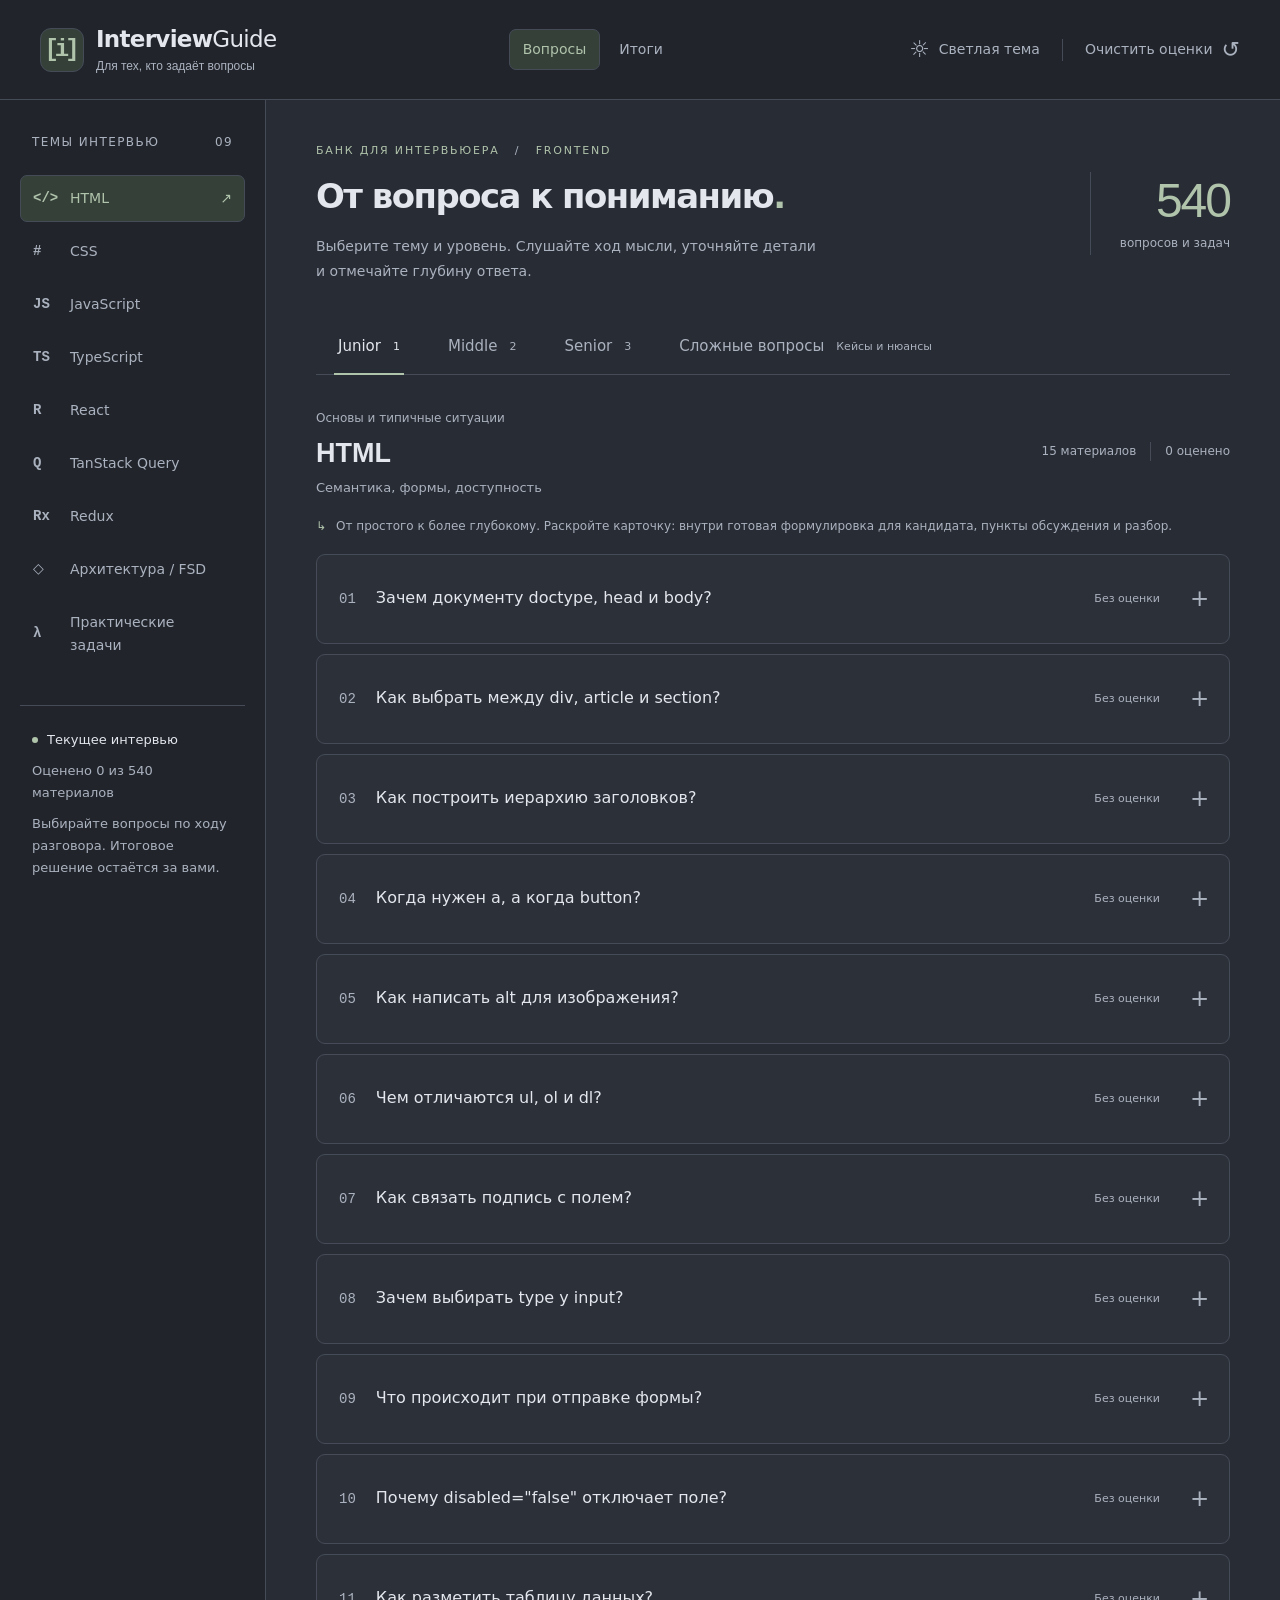
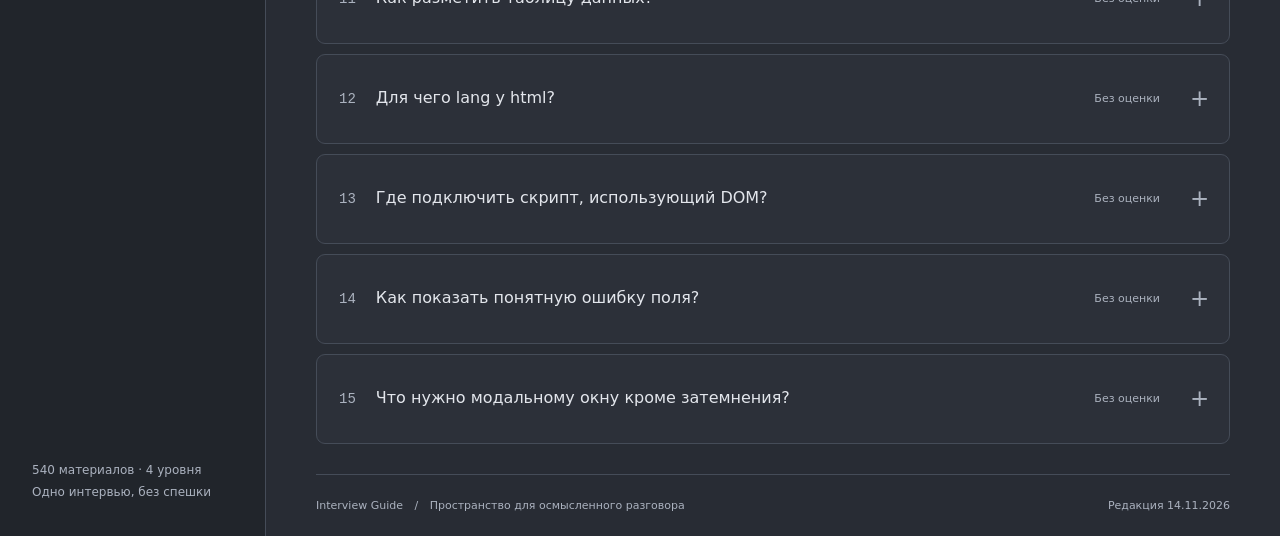
==== web/index.html @ ba10604d "Publish Interview Guide website and project documentation" ====
<!doctype html>
<html lang="ru" data-theme="dark">
<head>
<meta charset="utf-8"><meta name="viewport" content="width=device-width, initial-scale=1"><meta name="theme-color" content="#282c34">
<meta name="description" content="540 вопросов и задач для фронтенд-интервью. Ориентиры ответов, уточнения и оценки одного интервью.">
<title>Interview Guide — материалы для интервьюера</title>
<style>html{background:#282c34;color:#abb2bf}html[data-theme=light]{background:#eae7df;color:#494d53}</style>
<script>try{if(localStorage.getItem('interview-guide.theme')==='light')document.documentElement.dataset.theme='light'}catch{}</script>
<link rel="stylesheet" href="styles.css">
<script defer src="data/catalog.js"></script>
<script defer src="data/html.js"></script><script defer src="data/css.js"></script><script defer src="data/javascript.js"></script><script defer src="data/typescript.js"></script><script defer src="data/react.js"></script><script defer src="data/tanstack-query.js"></script><script defer src="data/redux.js"></script><script defer src="data/architecture-fsd.js"></script><script defer src="data/coding.js"></script>
<script defer src="store.js"></script><script defer src="app.js"></script><script defer src="results.js"></script>
</head>
<body>
<a class="skip-link" href="#materials">Перейти к материалам</a>
<header class="topbar"><a href="#questions" class="brand" aria-label="Interview Guide, вопросы"><span class="brand-symbol" aria-hidden="true">[i]</span><span>Interview<span class="brand-light">Guide</span><small>Для тех, кто задаёт вопросы</small></span></a><nav class="screen-nav" aria-label="Разделы интервью"><a href="#questions" aria-current="page">Вопросы</a><a href="#results">Итоги</a></nav><div class="top-actions"><button id="theme-toggle" class="theme-toggle" role="switch" aria-checked="false" aria-label="Светлое оформление"><span id="theme-icon" aria-hidden="true">☼</span><span id="theme-label">Светлая тема</span></button><span class="action-separator"></span><button id="clear-ratings" class="clear-button">Очистить оценки <span aria-hidden="true">↺</span></button></div></header>
<div id="notices" class="notices global-notices" aria-live="polite"></div>
<div id="questions" class="workspace"><aside class="sidebar"><div class="sidebar-heading">Темы интервью <span>09</span></div><nav id="topic-nav" aria-label="Темы интервью"></nav><div class="interview-note"><span class="live-dot" aria-hidden="true"></span><strong>Текущее интервью</strong><p id="interview-progress">Оценено 0 из 540 материалов</p><p>Выбирайте вопросы по ходу разговора. Итоговое решение остаётся за вами.</p></div><div class="sidebar-footer">540 материалов · 4 уровня<br>Одно интервью, без спешки</div></aside>
<main id="materials" tabindex="-1"><div class="page-intro"><div><div class="eyebrow">БАНК ДЛЯ ИНТЕРВЬЮЕРА <span>/</span> FRONTEND</div><h1>От вопроса к пониманию<span>.</span></h1><p>Выберите тему и уровень. Слушайте ход мысли, уточняйте детали<br class="desktop-break"> и отмечайте глубину ответа.</p></div><div class="bank-count"><strong>540</strong><span>вопросов и задач</span></div></div>
<div id="level-tabs" class="level-tabs" role="tablist" aria-label="Уровень материалов"></div>
<section id="material-panel" role="tabpanel" aria-labelledby="tab-junior"><div class="list-heading"><div><span id="topic-kicker" class="topic-kicker"></span><h2 id="topic-title">HTML</h2><p id="topic-description"></p></div><div class="list-meta"><span>15 материалов</span><span id="list-progress">0 оценено</span></div></div><div class="reading-hint"><span aria-hidden="true">↳</span> От простого к более глубокому. Раскройте карточку: внутри готовая формулировка для кандидата, пункты обсуждения и разбор.</div><div id="material-list" class="material-list"></div></section>
<footer class="main-footer"><span>Interview Guide <span aria-hidden="true">/</span> Пространство для осмысленного разговора</span><span>Редакция 14.11.2026</span></footer></main></div>
<main id="results" class="results-screen" tabindex="-1" hidden aria-labelledby="results-title"><div class="page-intro"><div><div class="eyebrow">ТЕКУЩЕЕ ИНТЕРВЬЮ <span>/</span> ИТОГИ</div><h1 id="results-title">Разговор в деталях<span>.</span></h1><p>Каждый круг — отдельный уровень материалов. Размер сектора показывает долю темы<br class="desktop-break"> среди оценённых вопросов этого уровня, включая отметку «Не ответил».</p></div></div><p id="results-progress" class="results-progress"></p><p class="results-guidance">Выберите тему в круге или легенде, чтобы увидеть четыре оценки и покрытие из 15 вопросов. Вопросы без отметки не входят в диаграмму. Итоговое решение остаётся за вами.</p><div id="results-grid" class="results-grid"></div><footer class="main-footer"><span>Interview Guide <span aria-hidden="true">/</span> Одно интервью, четыре уровня материалов</span><span>Доли тем не означают процент знания</span></footer></main>
<dialog id="clear-dialog" aria-labelledby="clear-title"><span class="dialog-symbol" aria-hidden="true">↺</span><h2 id="clear-title">Начать новое интервью?</h2><p>Очистить оценки текущего интервью во всех темах и уровнях?</p><form method="dialog" class="dialog-actions"><button value="cancel" autofocus>Отмена</button><button value="clear" class="confirm-clear">Очистить</button></form></dialog>
<noscript><p class="notice">Включите JavaScript, чтобы открыть вопросы и сохранить оценки.</p></noscript>
</body></html>
---- web/styles.css ----
:root{font-family:'Golos Text',system-ui,sans-serif;color-scheme:dark;--bg:#282c34;--panel:#21252b;--card:#2c3039;--hover:#343a44;--text:#abb2bf;--strong:#e3e6ec;--muted:#abb2bf;--border:#454c58;--accent:#b0c3ab;--accent-bg:#354039;--code:#21252b;--keyword:#d7afe9;--string:#b4cd9a;--number:#edbd91;--comment:#aab2bf;--focus:#c2d9f5;background:var(--bg);color:var(--text);font-synthesis:none;text-rendering:optimizeLegibility}
:root[data-theme=light]{color-scheme:light;--bg:#eae7df;--panel:#e2dfd7;--card:#f2efe8;--hover:#dedbd3;--text:#494d53;--strong:#30363a;--muted:#555a5e;--border:#a8a79f;--accent:#3e5b46;--accent-bg:#d7dfd2;--code:#e5e2da;--keyword:#75447d;--string:#3e6032;--number:#824b24;--comment:#595d62;--focus:#315c86}
*{box-sizing:border-box}body{margin:0;font-size:16px;line-height:1.6}button,input,textarea{font:inherit}button,a{-webkit-tap-highlight-color:transparent}button{color:inherit;cursor:pointer}button{border:1px solid var(--border);background:transparent;border-radius:7px}button:hover{background:var(--hover)}a{color:var(--accent);text-underline-offset:3px}button:focus-visible,a:focus-visible,summary:focus-visible,pre:focus-visible,textarea:focus-visible,main:focus-visible{outline:2px solid var(--focus);outline-offset:4px}h1,h2,h3,p{margin-top:0}h1,h2,h3{color:var(--strong)}h3{font-size:17px;margin-bottom:10px;font-weight:550}p{margin-bottom:16px}ul,ol{padding-left:24px}li+li{margin-top:6px}.skip-link{position:fixed;top:-100px;left:20px;z-index:20;padding:12px;background:var(--panel)}.skip-link:focus{top:12px}.topbar{height:100px;border-bottom:1px solid var(--border);display:flex;align-items:center;justify-content:space-between;padding:0 40px;background:var(--panel);gap:24px}.brand{display:flex;align-items:center;gap:12px;text-decoration:none;color:var(--strong);font-family:Manrope,system-ui,sans-serif;font-weight:750;line-height:1.25;font-size:23px;letter-spacing:-.7px}.brand-symbol{display:grid;place-items:center;width:44px;height:44px;background:var(--accent-bg);color:var(--accent);border:1px solid var(--border);border-radius:11px;font:600 24px ui-monospace,monospace;letter-spacing:-4px;padding-right:4px}.brand-light{font-weight:400}.brand small{display:block;font-family:'Golos Text',sans-serif;font-weight:400;font-size:12px;letter-spacing:0;margin-top:6px;color:var(--muted)}.top-actions{display:flex;align-items:center;gap:22px}.theme-toggle,.clear-button{padding:8px 0;border:0;display:flex;align-items:center;gap:9px;font-size:14px}.theme-toggle>span:first-child{font-size:23px;line-height:1}.action-separator{height:22px;width:1px;background:var(--border)}.clear-button>span{font-size:22px}.workspace{display:grid;grid-template-columns:266px minmax(0,1fr);min-height:calc(100vh - 100px)}.sidebar{background:var(--panel);border-right:1px solid var(--border);padding:33px 20px;display:flex;flex-direction:column;gap:23px}.sidebar-heading{display:flex;justify-content:space-between;padding:0 12px;font-size:12px;font-weight:500;text-transform:uppercase;letter-spacing:1.4px;color:var(--muted)}.sidebar nav{display:flex;flex-direction:column;gap:6px}.topic-button{border-color:transparent;display:flex;align-items:center;gap:12px;text-align:left;width:100%;padding:11px 12px;font-size:14px;line-height:1.6;min-height:47px}.topic-button.active{background:var(--accent-bg);color:var(--accent);border-color:var(--border)}.topic-icon{width:25px;flex-shrink:0;font-family:ui-monospace,monospace;font-size:14px;font-weight:600;color:var(--muted)}.active .topic-icon{color:var(--accent)}.topic-arrow{margin-left:auto}.interview-note{border-top:1px solid var(--border);padding:24px 12px 0;font-size:13px;margin-top:14px}.interview-note strong{font-weight:500;color:var(--strong)}.interview-note p{margin:9px 0 0;line-height:1.7}.live-dot{display:inline-block;width:6px;height:6px;border-radius:50%;background:var(--accent);margin-right:9px;vertical-align:middle}.sidebar-footer{font-size:12px;margin-top:auto;padding:30px 12px 0;color:var(--muted);line-height:1.8}main{padding:42px 50px 22px;min-width:0;max-width:1460px;width:100%;margin:0 auto}.page-intro{display:flex;align-items:center;justify-content:space-between;gap:24px;margin-bottom:34px}.eyebrow{font-size:11px;font-weight:500;letter-spacing:1.8px;margin-bottom:16px;color:var(--accent)}.eyebrow span{margin:0 10px;color:var(--muted)}h1{font-family:Manrope,system-ui,sans-serif;font-size:clamp(28px,2.65vw,42px);font-weight:550;line-height:1.25;letter-spacing:-1.5px;margin-bottom:16px}h1>span{color:var(--accent)}.page-intro p{font-size:14px;line-height:1.8;margin:0}.bank-count{text-align:right;min-width:140px;padding-left:20px;border-left:1px solid var(--border)}.bank-count strong{display:block;font-family:Manrope,sans-serif;font-size:48px;line-height:1.2;letter-spacing:-2px;font-weight:450;color:var(--accent)}.bank-count span{font-size:12px}.level-tabs{display:flex;gap:4px;border-bottom:1px solid var(--border)}.level-tabs button{border:none;border-radius:0;display:flex;align-items:center;gap:12px;padding:16px 22px;position:relative;font-size:15px;color:var(--muted)}.level-tabs button>span{font-size:11px}.level-tabs button[aria-selected=true]{color:var(--strong)}.level-tabs button[aria-selected=true]:after{content:'';position:absolute;height:2px;bottom:-1px;left:18px;right:18px;background:var(--accent)}.notices:not(:empty){margin-top:22px}.notice{padding:13px 16px;border:1px solid var(--border);border-left:3px solid var(--accent);border-radius:5px;background:var(--panel);font-size:14px}.list-heading{display:flex;align-items:center;justify-content:space-between;margin:29px 0 18px;gap:16px}.topic-kicker{font-size:12px;color:var(--muted)}.list-heading h2{font:550 27px/1.25 Manrope,sans-serif;margin:7px 0}.list-heading p{font-size:13px;margin:0}.list-meta{display:flex;gap:14px;font-size:12px}.list-meta span+span{border-left:1px solid var(--border);padding-left:14px}.reading-hint{display:flex;gap:10px;font-size:12px;margin:0 0 18px;color:var(--muted)}.reading-hint>span{color:var(--accent)}.material-list{display:flex;flex-direction:column;gap:10px}.material-card{background:var(--card);border:1px solid var(--border);border-radius:9px;min-width:0;overflow:clip}.material-card h2{margin:0;font:inherit}.card-trigger{width:100%;border:0;background:none;border-radius:8px;display:flex;align-items:center;text-align:left;padding:20px 22px;gap:20px;min-height:88px}.card-trigger:hover{background:var(--hover)}.card-trigger:focus-visible{outline-offset:-5px}.ordinal{font:14px ui-monospace,monospace;color:var(--muted);flex-shrink:0}.card-title{color:var(--strong);font-size:16px;font-weight:450;line-height:1.55;flex:1;min-width:0;overflow-wrap:anywhere}.target-level{display:block;font-size:12px;font-weight:400;color:var(--muted);margin-top:6px}.rating-badge{font-size:11px;white-space:nowrap;padding:3px 9px;border-radius:5px;border:1px solid var(--border);font-weight:400}.rating-badge.unrated{border-color:transparent;color:var(--muted)}.rating-badge.basic,.rating-badge.confident,.rating-badge.deep{background:var(--accent-bg);color:var(--accent)}.expand-icon{font-size:23px;line-height:1;flex-shrink:0;color:var(--muted);width:17px;text-align:center}.card-disclosure{display:grid;grid-template-rows:0fr;visibility:hidden;transition:grid-template-rows .18s ease,visibility .18s}.card-disclosure.expanded{grid-template-rows:1fr;visibility:visible}.disclosure-inner{overflow:hidden;min-height:0}.card-body{border-top:1px solid var(--border);padding:27px 34px 28px 60px;overflow-wrap:anywhere}.card-body section{margin:25px 0}.analysis-content p,.analysis-content li,.card-body>p{font-size:16px;line-height:1.85}.answer{padding:18px 22px;background:var(--panel);border-left:2px solid var(--accent);border-radius:0 6px 6px 0}.answer p{color:var(--strong);margin:8px 0 0}.section-label,.candidate-label{font-size:12px;letter-spacing:.5px;color:var(--accent)}.criteria{margin:16px 0}.criteria>div{display:grid;grid-template-columns:130px minmax(0,1fr);gap:14px;border-top:1px solid var(--border);padding:13px 0}.criteria dt{color:var(--accent);font-size:14px}.criterion-mark{display:inline-block;width:22px;letter-spacing:1px}.criteria dd{margin:0;font-size:15px;line-height:1.75}.follow-ups{padding-left:22px}.references{font-size:13px;border-top:1px solid var(--border);padding-top:16px}.references summary{cursor:pointer;color:var(--muted)}.references p{font-size:13px;margin:12px 0}.references li{font-size:13px}.rating-control{border:0;border-top:1px solid var(--border);padding:23px 0 0;margin:30px 0 0;min-width:0}.rating-control legend{float:left;width:100%;font-size:14px;color:var(--strong);margin-bottom:14px;padding:0}.rating-options{display:flex;flex-wrap:wrap;gap:7px;clear:both}.rating-options button{font-size:13px;padding:7px 12px}.rating-options button.selected{background:var(--accent-bg);color:var(--accent);border-color:var(--accent)}.rating-options .remove-rating{border-color:transparent}.rating-control>p{font-size:12px;margin:12px 0 0}.candidate-label{margin-bottom:12px}.candidate-label>span{margin-right:5px}.example{background:var(--panel);border-radius:5px;padding:13px 16px;overflow-wrap:anywhere}.code-heading{display:flex;align-items:center;justify-content:space-between;gap:16px}.code-heading h3{margin:0}.text-button{border:0;font-size:13px;padding:8px 0}.text-button span{margin-left:6px}pre{max-width:100%;overflow:auto;background:var(--code);border:1px solid var(--border);border-radius:7px;padding:20px;font-size:14px;line-height:1.85;tab-size:2;color:var(--strong);white-space:pre;overflow-wrap:normal}code{font-family:'Cascadia Code','Consolas',ui-monospace,monospace}.token.comment,.token.prolog{color:var(--comment)}.token.keyword,.token.boolean{color:var(--keyword)}.token.string,.token.char{color:var(--string)}.token.number,.token.function{color:var(--number)}.token.operator,.token.punctuation{color:var(--text)}.secondary-button{padding:9px 15px;font-size:14px}.secondary-button span{margin-left:12px}.copy-status{font-size:13px;min-height:22px;margin:10px 0}.manual-copy{display:flex;flex-direction:column;gap:10px}.manual-copy label{font-size:14px}.manual-copy textarea{width:100%;max-width:100%;background:var(--code);color:var(--strong);padding:12px;font:14px/1.7 ui-monospace,monospace;white-space:pre;border:1px solid var(--border);border-radius:6px}.manual-copy button{align-self:flex-start;padding:6px 13px}.interviewer-divider{border-top:1px solid var(--border);margin:30px 0 16px;padding-top:14px;font-size:12px;color:var(--muted)}.analysis-toggle{width:100%;text-align:left;display:flex;align-items:center;justify-content:space-between;padding:12px 16px;font-size:14px;background:var(--panel);color:var(--accent)}.task-analysis{padding-top:22px;animation:appear .18s ease}.main-footer{display:flex;justify-content:space-between;gap:20px;font-size:11px;border-top:1px solid var(--border);margin-top:30px;padding-top:22px;color:var(--muted)}.main-footer span span{margin:0 8px}dialog{background:var(--card);color:var(--text);border:1px solid var(--border);border-radius:13px;padding:30px;max-width:480px;width:calc(100% - 32px)}dialog::backdrop{background:#101318b8}dialog h2{font:550 24px Manrope,sans-serif;margin:15px 0}dialog p{line-height:1.8}.dialog-symbol{font-size:26px;color:var(--accent)}.dialog-actions{display:flex;justify-content:flex-end;gap:12px;margin-top:25px}.dialog-actions button{padding:9px 20px}.confirm-clear{background:var(--accent-bg);color:var(--accent);border-color:var(--accent)}@keyframes appear{from{opacity:0}to{opacity:1}}
@media(min-width:1700px){main{padding-left:70px;padding-right:70px}.sidebar{padding-top:42px}}
@media(max-width:1100px){.workspace{grid-template-columns:225px minmax(0,1fr)}main{padding:30px 28px 20px}.topbar{padding:0 28px}.sidebar{padding:28px 12px}.bank-count{display:none}.level-tabs button{padding:15px 16px}.level-tabs button>span{display:none}.card-trigger{gap:13px;padding:18px}.card-body{padding:24px}.rating-badge{font-size:10px}.main-footer{flex-direction:column;gap:5px}}
@media(max-width:760px){.topbar{height:auto;min-height:92px;padding:19px 20px;flex-wrap:wrap;gap:16px}.brand{font-size:22px}.brand small{font-size:11px}.top-actions{margin-left:auto;gap:14px}.theme-toggle,.clear-button{font-size:12px}.workspace{display:block}.sidebar{border-right:0;border-bottom:1px solid var(--border);padding:20px;gap:14px}.sidebar-heading{padding:0;font-size:11px}.sidebar nav{display:grid;grid-template-columns:repeat(3,minmax(0,1fr));gap:5px}.topic-button{font-size:12px;padding:9px 7px;gap:5px;line-height:1.4;min-height:45px}.topic-icon{width:22px;font-size:12px}.topic-arrow{display:none}.interview-note,.sidebar-footer{display:none}main{padding:28px 20px 20px}.page-intro{margin-bottom:25px}.eyebrow{font-size:9px;letter-spacing:1.3px}h1{font-size:30px;letter-spacing:-1px}.page-intro p{font-size:13px}.desktop-break{display:none}.level-tabs{gap:0;justify-content:space-between}.level-tabs button{padding:13px 8px;font-size:13px}.level-tabs button[aria-selected=true]:after{left:8px;right:8px}.list-heading{margin-top:25px;align-items:flex-start}.list-heading h2{font-size:25px}.list-meta{flex-direction:column;gap:1px;font-size:11px;padding-top:6px;text-align:right;flex-shrink:0}.list-meta span+span{border:0;padding:0}.topic-kicker{font-size:11px}.reading-hint{font-size:11px}.card-trigger{display:grid;grid-template-columns:24px minmax(0,1fr) 16px;column-gap:10px;row-gap:8px;padding:16px;min-height:96px}.ordinal{grid-column:1;grid-row:1;font-size:12px;align-self:start;padding-top:4px}.card-title{grid-column:2;grid-row:1;font-size:16px}.expand-icon{grid-column:3;grid-row:1}.rating-badge{grid-column:2;grid-row:2;justify-self:start;font-size:11px;margin-left:-7px}.target-level{font-size:11px}.card-body{padding:20px 17px}.criteria>div{display:block}.criteria dt{margin-bottom:5px}.criteria dd{font-size:14px}.code-heading{align-items:flex-start;flex-wrap:wrap;gap:2px}pre{padding:14px}.rating-options{gap:6px}.rating-options button{font-size:12px;padding:8px 10px}.main-footer{font-size:10px}}
@media(max-width:420px){.topbar{padding:18px 16px}.top-actions{width:100%;justify-content:space-between;margin:0}.sidebar{padding:17px 12px}.topic-button{font-size:11px;gap:3px;padding:8px 4px}.topic-icon{width:21px;font-size:11px}main{padding:24px 14px 18px}h1{font-size:27px}.level-tabs button{font-size:12px;padding:13px 7px}.card-trigger{padding:15px 12px}.list-heading p{font-size:12px}.list-meta{font-size:10px}}
@media(prefers-reduced-motion:reduce){*,*::before,*::after{animation:none!important;transition:none!important;scroll-behavior:auto!important}}
@media(forced-colors:active){button{border:1px solid ButtonText}.level-tabs button[aria-selected=true]{border-bottom:3px solid Highlight}.rating-options button.selected{outline:2px solid Highlight}.topic-button.active{outline:2px solid Highlight}}

/* Готовая формулировка отделена от ответа и критериев интервьюера. */
.candidate-question{padding:21px 24px;background:var(--panel);border:1px solid var(--border);border-radius:8px;margin:0 0 26px}
.candidate-question h3{color:var(--accent);font-size:14px;margin:0 0 14px}
.question-wording{font-size:17px;line-height:1.85;white-space:pre-line;color:var(--strong);margin:0 0 18px}
.question-points-label{font-size:14px;margin:18px 0 8px;color:var(--muted)}
.question-points{font-size:16px;line-height:1.85;margin:0;padding-left:22px}
.question-points li+li{margin-top:10px}.question-code{margin-top:20px}.question-code pre{margin-bottom:0}
@media(max-width:760px){.candidate-question{padding:18px 16px}.question-wording{font-size:16px}.question-points{padding-left:20px}}
.question-guidance{font-size:13px;line-height:1.7;color:var(--muted);margin:0 0 16px}
.question-wording,.question-points{max-width:75ch}

/* Оба экрана остаются в одном документе вместе с временными оценками. */
[hidden]{display:none!important}
.screen-nav{display:flex;gap:5px;flex-shrink:0}
.screen-nav a{padding:8px 13px;border:1px solid transparent;border-radius:7px;font-size:14px;text-decoration:none;color:var(--muted)}
.screen-nav a:hover{background:var(--hover)}
.screen-nav a[aria-current=page]{color:var(--accent);background:var(--accent-bg);border-color:var(--border)}
.global-notices:not(:empty){margin:20px 40px 0}
.global-notices .notice:last-child{margin-bottom:0}
:root{--topic-html:#d8a795;--topic-css:#a7bad9;--topic-javascript:#d6c28f;--topic-typescript:#8ebcc2;--topic-react:#a9b3d6;--topic-tanstack-query:#c0abc9;--topic-redux:#b4c49b;--topic-architecture-fsd:#d2abc0;--topic-coding:#a4c6b3}
:root[data-theme=light]{--topic-html:#b17c68;--topic-css:#7b94b9;--topic-javascript:#ab955b;--topic-typescript:#68969c;--topic-react:#858fba;--topic-tanstack-query:#9e85aa;--topic-redux:#899c6c;--topic-architecture-fsd:#ad8097;--topic-coding:#739b84}
.topic-color-html{--topic-color:var(--topic-html)}.topic-color-css{--topic-color:var(--topic-css)}.topic-color-javascript{--topic-color:var(--topic-javascript)}.topic-color-typescript{--topic-color:var(--topic-typescript)}.topic-color-react{--topic-color:var(--topic-react)}.topic-color-tanstack-query{--topic-color:var(--topic-tanstack-query)}.topic-color-redux{--topic-color:var(--topic-redux)}.topic-color-architecture-fsd{--topic-color:var(--topic-architecture-fsd)}.topic-color-coding{--topic-color:var(--topic-coding)}
.results-screen{max-width:1600px}
.results-screen .page-intro{margin-bottom:22px}
.results-progress{font-size:15px;color:var(--strong);margin-bottom:8px}
.results-guidance{font-size:13px;max-width:90ch;margin-bottom:28px}
.results-grid{display:grid;grid-template-columns:repeat(2,minmax(0,1fr));gap:24px;align-items:start}
.result-card{display:grid;grid-template-columns:minmax(150px,.85fr) minmax(0,1.15fr);column-gap:22px;row-gap:14px;border:1px solid var(--border);border-radius:11px;background:var(--card);padding:24px;min-width:0}
.result-heading{grid-column:1/-1;display:flex;align-items:flex-start;justify-content:space-between;gap:12px}
.result-heading h2{font:550 24px/1.3 Manrope,system-ui,sans-serif;margin:0 0 7px}
.result-heading p{font-size:12px;margin:0}
.result-total{font-size:12px;white-space:nowrap;padding:5px 0;color:var(--strong)}
.result-chart{grid-column:1;grid-row:2/span 2;align-self:center;min-width:0}
.results-pie{display:block;width:100%;max-width:260px;margin:0 auto;overflow:visible}
.pie-empty{fill:var(--panel);stroke:var(--border);stroke-width:1.5}
.pie-empty-label{font:14px system-ui,sans-serif;fill:var(--muted)}
.pie-slice{fill:var(--topic-color);stroke:var(--card);stroke-width:2;cursor:pointer}
.pie-slice:hover{opacity:.85}
.pie-slice.selected{stroke:var(--strong);stroke-width:3}
.pie-slice:focus-visible{outline:2px solid var(--focus);outline-offset:4px}
.pie-caption{font-size:11px;line-height:1.7;text-align:center;margin:8px 0 0}
.legend-heading{grid-column:2;margin:0;font-size:11px;color:var(--muted)}
.results-legend{grid-column:2;display:flex;flex-direction:column;gap:4px;min-width:0}
.legend-button{display:flex;align-items:center;gap:8px;min-height:35px;width:100%;padding:6px 8px;text-align:left;border-color:transparent;border-radius:5px;font-size:12px;line-height:1.5}
.legend-button.selected{border-color:var(--accent);background:var(--accent-bg);color:var(--strong)}
.topic-swatch{width:10px;height:10px;flex-shrink:0;border-radius:3px;background:var(--topic-color);border:1px solid var(--border)}
.legend-label{min-width:0;overflow-wrap:anywhere}
.legend-value{margin-left:auto;flex-shrink:0;font-size:11px;font-variant-numeric:tabular-nums;white-space:nowrap}
.topic-details{grid-column:1/-1;border-top:1px solid var(--border);padding-top:17px;margin-top:4px;min-width:0}
.topic-details h3{font-size:16px;margin:0 0 4px}
.topic-coverage{font-size:12px;margin:0 0 15px}
.rating-counts{display:grid;grid-template-columns:repeat(4,minmax(0,1fr));gap:8px;margin:0}
.rating-counts dt{font-size:11px;overflow-wrap:anywhere;color:var(--muted)}
.rating-counts dd{font-size:23px;line-height:1.5;margin:2px 0 0;color:var(--strong);font-variant-numeric:tabular-nums}
@media(max-width:1100px){.topbar{height:auto;min-height:100px;flex-wrap:wrap;padding-top:18px;padding-bottom:18px;gap:18px}.screen-nav,.top-actions{margin-left:auto}.result-card{grid-template-columns:minmax(130px,.8fr) minmax(0,1.2fr);column-gap:14px;padding:19px}.result-heading h2{font-size:21px}.result-total{font-size:11px}.legend-button{padding:6px 4px;gap:6px;font-size:11px}.legend-value{font-size:10px}.results-grid{gap:18px}}
@media(max-width:760px){.screen-nav{order:3;width:100%;margin:0}.screen-nav a{flex:1;text-align:center}.global-notices:not(:empty){margin:18px 20px 0}.results-grid{grid-template-columns:minmax(0,1fr)}.result-card{grid-template-columns:minmax(150px,.9fr) minmax(0,1.1fr);padding:21px;column-gap:20px}.legend-button{font-size:12px;padding:7px 8px}.legend-value{font-size:11px}.result-heading h2{font-size:24px}.result-total{font-size:12px}}
@media(max-width:500px){.result-card{display:block;padding:19px 16px}.result-heading{margin-bottom:15px}.result-chart{max-width:250px;margin:0 auto 18px}.legend-heading{margin-bottom:8px}.topic-details{margin-top:20px}.result-heading h2{font-size:22px}.rating-counts{gap:6px}.rating-counts dt{font-size:10px}.results-guidance{font-size:12px}.global-notices:not(:empty){margin:16px 14px 0}}
@media(forced-colors:active){.screen-nav a[aria-current=page],.legend-button.selected{outline:2px solid Highlight}.topic-swatch{background:Canvas;border-color:CanvasText}.pie-slice{fill:Canvas;stroke:CanvasText}.pie-slice.selected{fill:Highlight;stroke:CanvasText}}
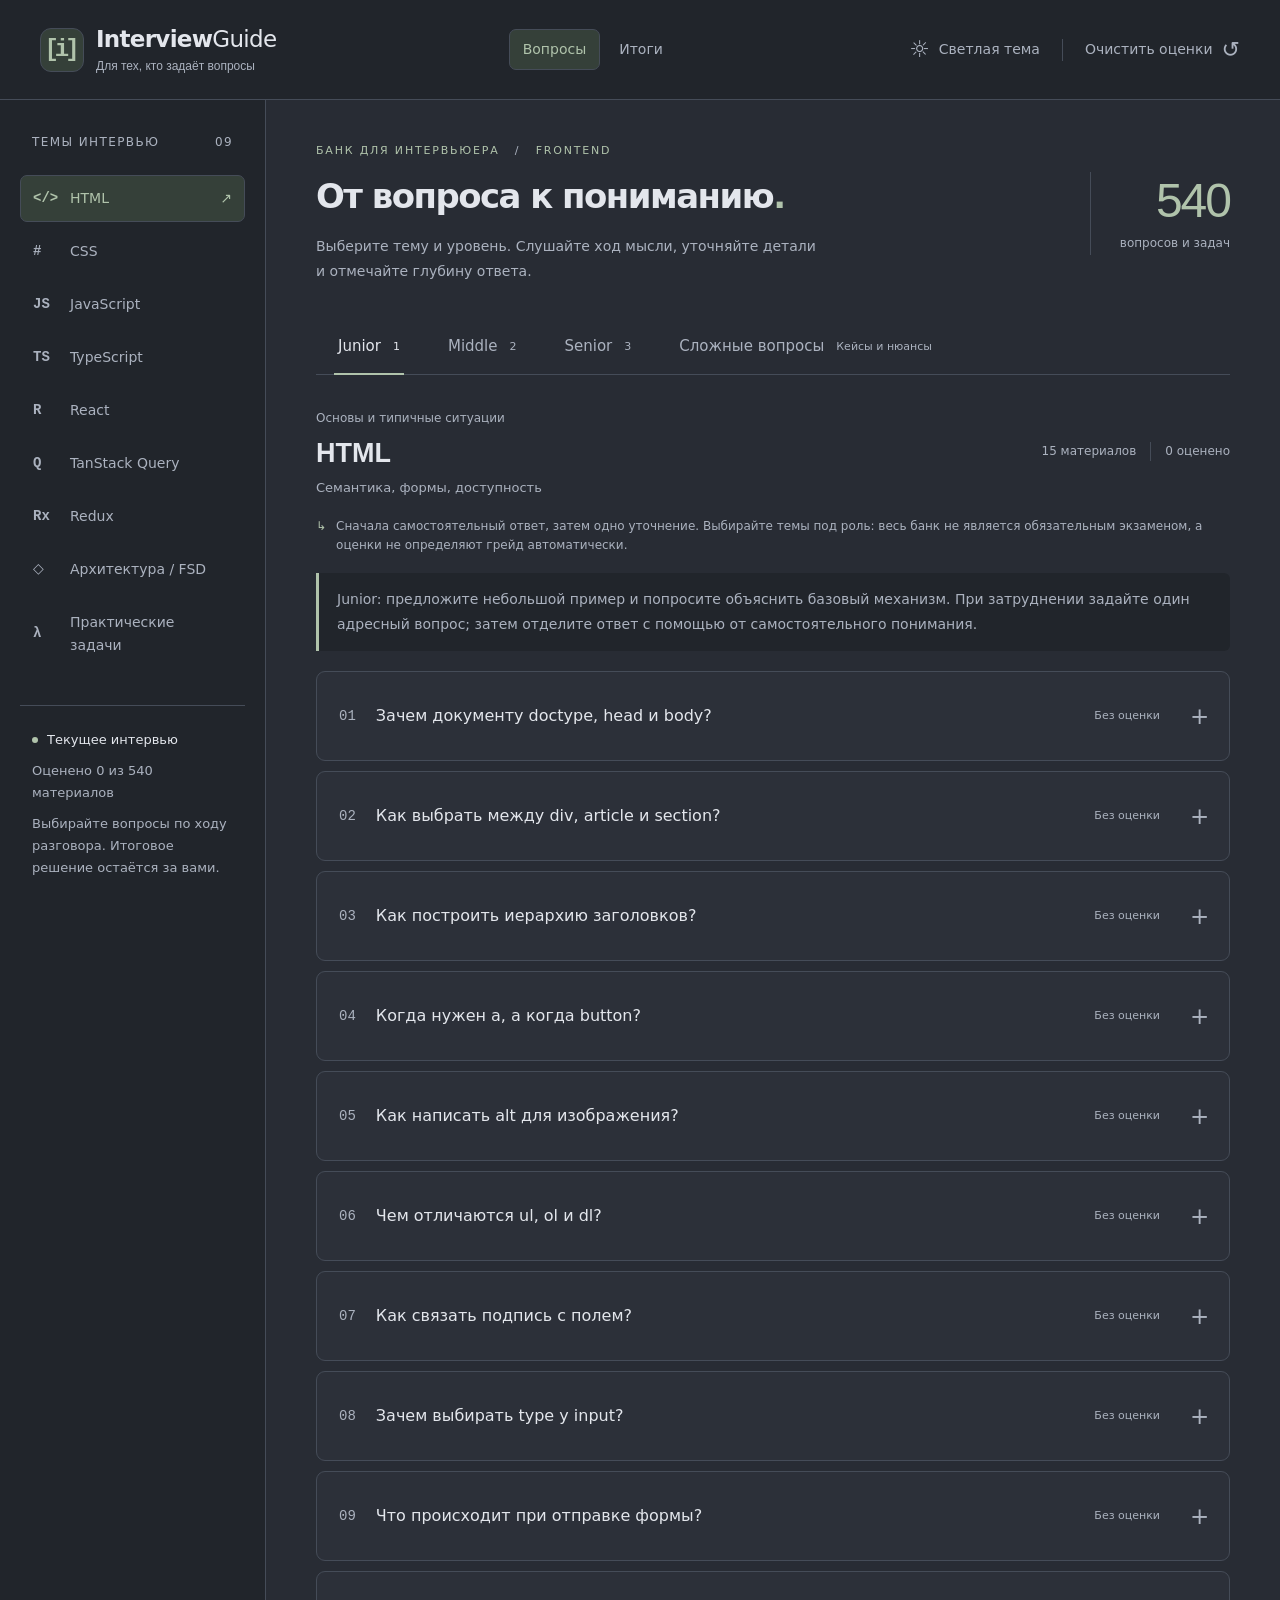
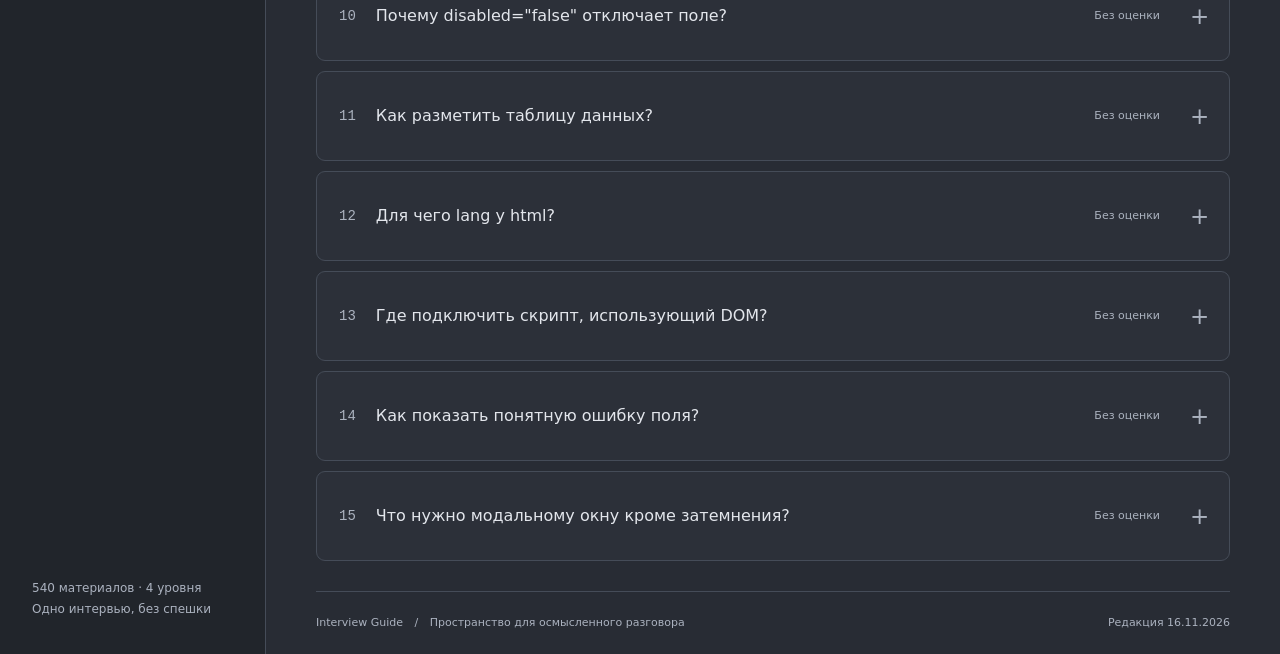
==== commit e23005fb: "feat: refine interview questions and level assessment" ====
--- a/web/index.html
+++ b/web/index.html
@@ -18,8 +18,8 @@
 <div id="questions" class="workspace"><aside class="sidebar"><div class="sidebar-heading">Темы интервью <span>09</span></div><nav id="topic-nav" aria-label="Темы интервью"></nav><div class="interview-note"><span class="live-dot" aria-hidden="true"></span><strong>Текущее интервью</strong><p id="interview-progress">Оценено 0 из 540 материалов</p><p>Выбирайте вопросы по ходу разговора. Итоговое решение остаётся за вами.</p></div><div class="sidebar-footer">540 материалов · 4 уровня<br>Одно интервью, без спешки</div></aside>
 <main id="materials" tabindex="-1"><div class="page-intro"><div><div class="eyebrow">БАНК ДЛЯ ИНТЕРВЬЮЕРА <span>/</span> FRONTEND</div><h1>От вопроса к пониманию<span>.</span></h1><p>Выберите тему и уровень. Слушайте ход мысли, уточняйте детали<br class="desktop-break"> и отмечайте глубину ответа.</p></div><div class="bank-count"><strong>540</strong><span>вопросов и задач</span></div></div>
 <div id="level-tabs" class="level-tabs" role="tablist" aria-label="Уровень материалов"></div>
-<section id="material-panel" role="tabpanel" aria-labelledby="tab-junior"><div class="list-heading"><div><span id="topic-kicker" class="topic-kicker"></span><h2 id="topic-title">HTML</h2><p id="topic-description"></p></div><div class="list-meta"><span>15 материалов</span><span id="list-progress">0 оценено</span></div></div><div class="reading-hint"><span aria-hidden="true">↳</span> От простого к более глубокому. Раскройте карточку: внутри готовая формулировка для кандидата, пункты обсуждения и разбор.</div><div id="material-list" class="material-list"></div></section>
-<footer class="main-footer"><span>Interview Guide <span aria-hidden="true">/</span> Пространство для осмысленного разговора</span><span>Редакция 14.11.2026</span></footer></main></div>
+<section id="material-panel" role="tabpanel" aria-labelledby="tab-junior"><div class="list-heading"><div><span id="topic-kicker" class="topic-kicker"></span><h2 id="topic-title">HTML</h2><p id="topic-description"></p></div><div class="list-meta"><span>15 материалов</span><span id="list-progress">0 оценено</span></div></div><div class="reading-hint"><span aria-hidden="true">↳</span> Сначала самостоятельный ответ, затем одно уточнение. Выбирайте темы под роль: весь банк не является обязательным экзаменом, а оценки не определяют грейд автоматически.</div><p id="level-guidance" class="level-guidance"></p><div id="material-list" class="material-list"></div></section>
+<footer class="main-footer"><span>Interview Guide <span aria-hidden="true">/</span> Пространство для осмысленного разговора</span><span>Редакция 16.11.2026</span></footer></main></div>
 <main id="results" class="results-screen" tabindex="-1" hidden aria-labelledby="results-title"><div class="page-intro"><div><div class="eyebrow">ТЕКУЩЕЕ ИНТЕРВЬЮ <span>/</span> ИТОГИ</div><h1 id="results-title">Разговор в деталях<span>.</span></h1><p>Каждый круг — отдельный уровень материалов. Размер сектора показывает долю темы<br class="desktop-break"> среди оценённых вопросов этого уровня, включая отметку «Не ответил».</p></div></div><p id="results-progress" class="results-progress"></p><p class="results-guidance">Выберите тему в круге или легенде, чтобы увидеть четыре оценки и покрытие из 15 вопросов. Вопросы без отметки не входят в диаграмму. Итоговое решение остаётся за вами.</p><div id="results-grid" class="results-grid"></div><footer class="main-footer"><span>Interview Guide <span aria-hidden="true">/</span> Одно интервью, четыре уровня материалов</span><span>Доли тем не означают процент знания</span></footer></main>
 <dialog id="clear-dialog" aria-labelledby="clear-title"><span class="dialog-symbol" aria-hidden="true">↺</span><h2 id="clear-title">Начать новое интервью?</h2><p>Очистить оценки текущего интервью во всех темах и уровнях?</p><form method="dialog" class="dialog-actions"><button value="cancel" autofocus>Отмена</button><button value="clear" class="confirm-clear">Очистить</button></form></dialog>
 <noscript><p class="notice">Включите JavaScript, чтобы открыть вопросы и сохранить оценки.</p></noscript>
--- a/web/styles.css
+++ b/web/styles.css
@@ -12,12 +12,19 @@
 .candidate-question{padding:21px 24px;background:var(--panel);border:1px solid var(--border);border-radius:8px;margin:0 0 26px}
 .candidate-question h3{color:var(--accent);font-size:14px;margin:0 0 14px}
 .question-wording{font-size:17px;line-height:1.85;white-space:pre-line;color:var(--strong);margin:0 0 18px}
-.question-points-label{font-size:14px;margin:18px 0 8px;color:var(--muted)}
-.question-points{font-size:16px;line-height:1.85;margin:0;padding-left:22px}
-.question-points li+li{margin-top:10px}.question-code{margin-top:20px}.question-code pre{margin-bottom:0}
-@media(max-width:760px){.candidate-question{padding:18px 16px}.question-wording{font-size:16px}.question-points{padding-left:20px}}
+.question-code{margin-top:20px}.question-code pre{margin-bottom:0}
+@media(max-width:760px){.candidate-question{padding:18px 16px}.question-wording{font-size:16px}}
 .question-guidance{font-size:13px;line-height:1.7;color:var(--muted);margin:0 0 16px}
-.question-wording,.question-points{max-width:75ch}
+.question-wording{max-width:75ch}
+.level-guidance{padding:14px 18px;margin:0 0 20px;border-left:3px solid var(--accent);background:var(--panel);font-size:14px;line-height:1.8;border-radius:0 6px 6px 0}
+.assessment-guidance,.follow-up-guidance{font-size:13px;color:var(--muted);line-height:1.8;max-width:85ch}
+.follow-ups{display:grid;gap:14px;margin-top:16px}
+.follow-up{border:1px solid var(--border);border-radius:7px;padding:17px 19px;min-width:0;overflow-wrap:anywhere;background:var(--panel)}
+.follow-up h4{font-size:13px;font-weight:600;color:var(--accent);margin:0 0 10px}
+.follow-up-question{font-size:16px;margin-bottom:12px;max-width:75ch}
+.follow-up-expected{font-size:14px;margin:0;line-height:1.8;max-width:85ch}
+.follow-up-expected strong{font-weight:550;color:var(--strong)}
+@media(max-width:760px){.level-guidance{font-size:13px;padding:12px 14px}.follow-up{padding:14px}.follow-up-question{font-size:15px}}
 
 /* Оба экрана остаются в одном документе вместе с временными оценками. */
 [hidden]{display:none!important}
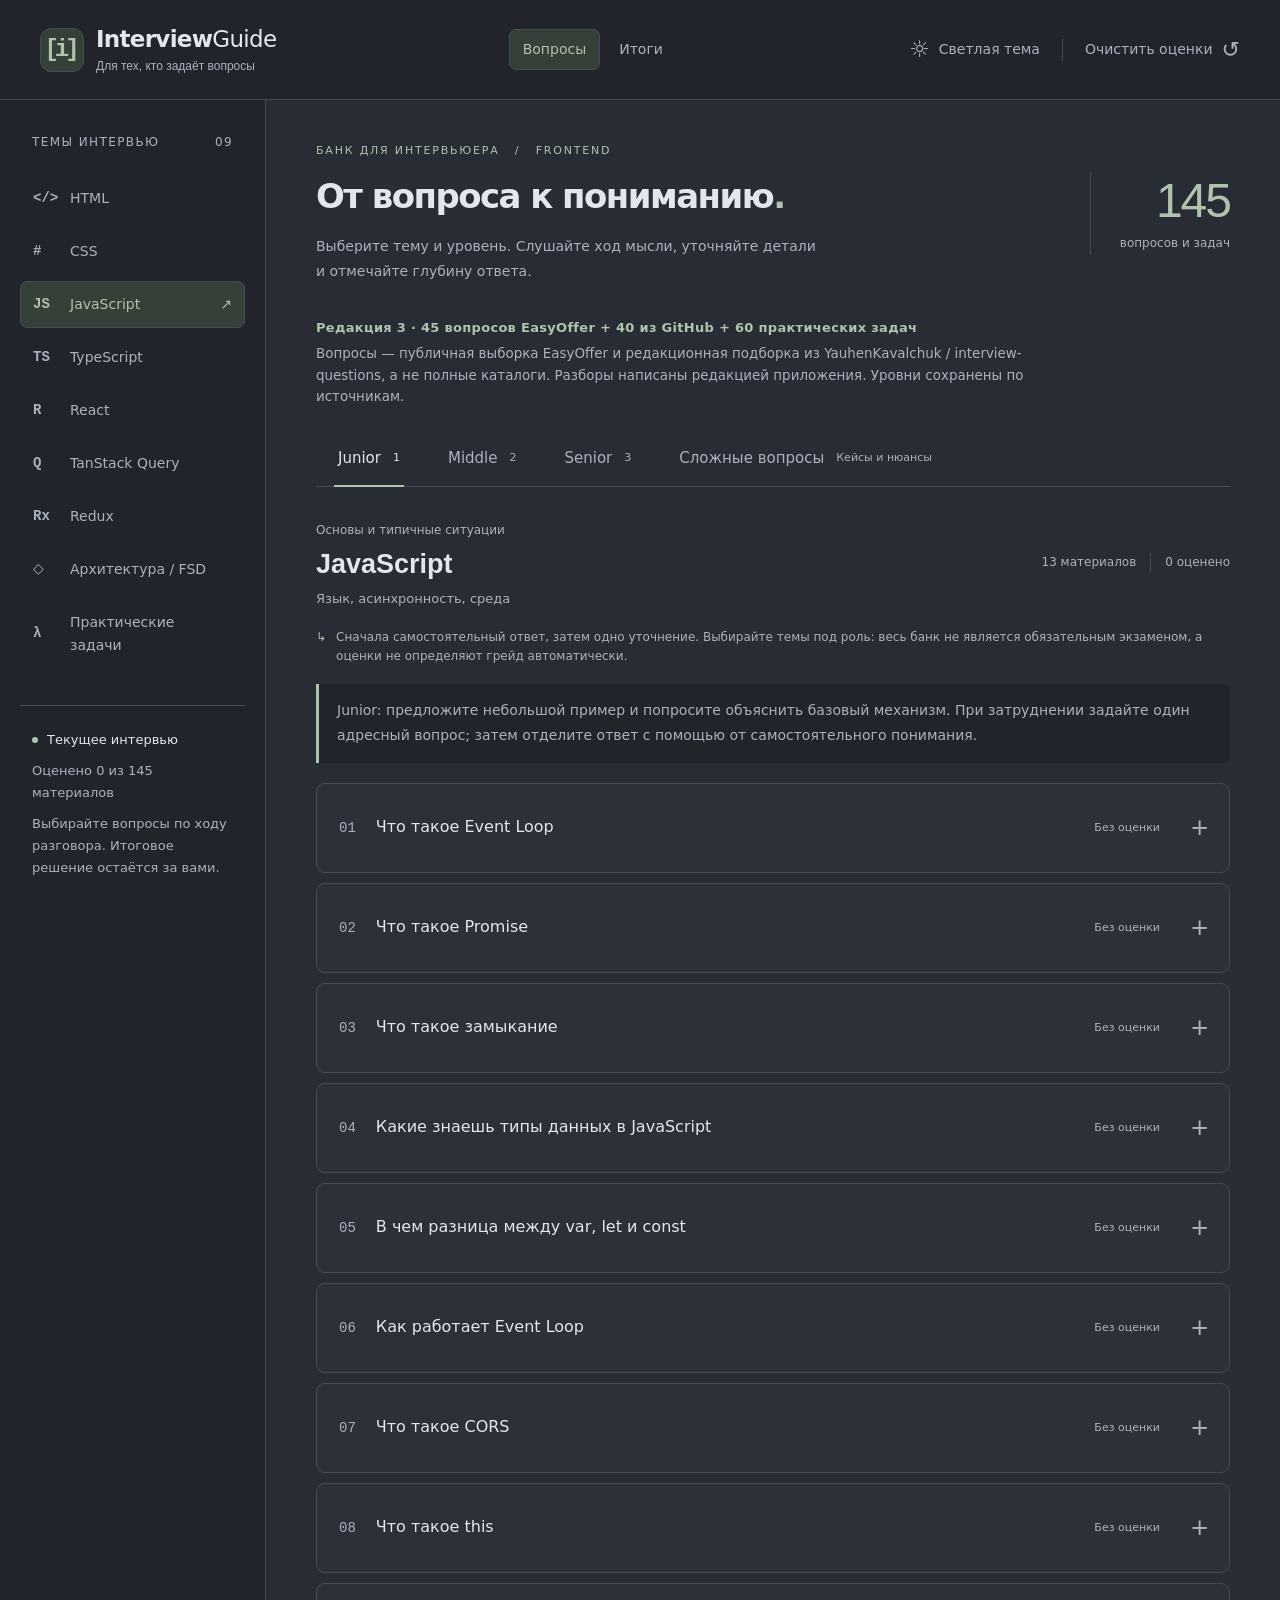
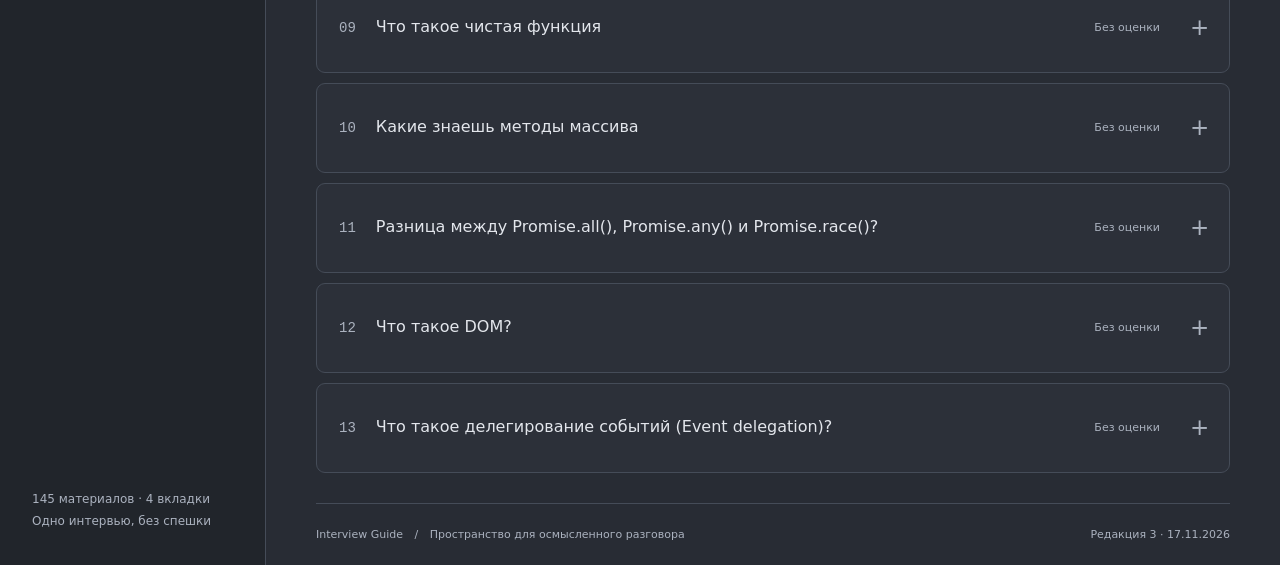
==== commit 778cacd4: "feat: curate technical questions from EasyOffer and GitHub" ====
--- a/web/index.html
+++ b/web/index.html
@@ -2,25 +2,25 @@
 <html lang="ru" data-theme="dark">
 <head>
 <meta charset="utf-8"><meta name="viewport" content="width=device-width, initial-scale=1"><meta name="theme-color" content="#282c34">
-<meta name="description" content="540 вопросов и задач для фронтенд-интервью. Ориентиры ответов, уточнения и оценки одного интервью.">
+<meta name="description" content="Вопросы EasyOffer и GitHub и практические задачи для фронтенд-интервью. Ориентиры ответов, уточнения и оценки одного интервью.">
 <title>Interview Guide — материалы для интервьюера</title>
 <style>html{background:#282c34;color:#abb2bf}html[data-theme=light]{background:#eae7df;color:#494d53}</style>
 <script>try{if(localStorage.getItem('interview-guide.theme')==='light')document.documentElement.dataset.theme='light'}catch{}</script>
-<link rel="stylesheet" href="styles.css">
-<script defer src="data/catalog.js"></script>
-<script defer src="data/html.js"></script><script defer src="data/css.js"></script><script defer src="data/javascript.js"></script><script defer src="data/typescript.js"></script><script defer src="data/react.js"></script><script defer src="data/tanstack-query.js"></script><script defer src="data/redux.js"></script><script defer src="data/architecture-fsd.js"></script><script defer src="data/coding.js"></script>
-<script defer src="store.js"></script><script defer src="app.js"></script><script defer src="results.js"></script>
+<link rel="stylesheet" href="styles.css?v=3">
+<script defer src="data/catalog.js?v=3"></script>
+<script defer src="data/html.js?v=3"></script><script defer src="data/css.js?v=3"></script><script defer src="data/javascript.js?v=3"></script><script defer src="data/typescript.js?v=3"></script><script defer src="data/react.js?v=3"></script><script defer src="data/tanstack-query.js?v=3"></script><script defer src="data/redux.js?v=3"></script><script defer src="data/architecture-fsd.js?v=3"></script><script defer src="data/coding.js?v=3"></script>
+<script defer src="store.js?v=3"></script><script defer src="app.js?v=3"></script><script defer src="results.js?v=3"></script>
 </head>
 <body>
 <a class="skip-link" href="#materials">Перейти к материалам</a>
 <header class="topbar"><a href="#questions" class="brand" aria-label="Interview Guide, вопросы"><span class="brand-symbol" aria-hidden="true">[i]</span><span>Interview<span class="brand-light">Guide</span><small>Для тех, кто задаёт вопросы</small></span></a><nav class="screen-nav" aria-label="Разделы интервью"><a href="#questions" aria-current="page">Вопросы</a><a href="#results">Итоги</a></nav><div class="top-actions"><button id="theme-toggle" class="theme-toggle" role="switch" aria-checked="false" aria-label="Светлое оформление"><span id="theme-icon" aria-hidden="true">☼</span><span id="theme-label">Светлая тема</span></button><span class="action-separator"></span><button id="clear-ratings" class="clear-button">Очистить оценки <span aria-hidden="true">↺</span></button></div></header>
 <div id="notices" class="notices global-notices" aria-live="polite"></div>
-<div id="questions" class="workspace"><aside class="sidebar"><div class="sidebar-heading">Темы интервью <span>09</span></div><nav id="topic-nav" aria-label="Темы интервью"></nav><div class="interview-note"><span class="live-dot" aria-hidden="true"></span><strong>Текущее интервью</strong><p id="interview-progress">Оценено 0 из 540 материалов</p><p>Выбирайте вопросы по ходу разговора. Итоговое решение остаётся за вами.</p></div><div class="sidebar-footer">540 материалов · 4 уровня<br>Одно интервью, без спешки</div></aside>
-<main id="materials" tabindex="-1"><div class="page-intro"><div><div class="eyebrow">БАНК ДЛЯ ИНТЕРВЬЮЕРА <span>/</span> FRONTEND</div><h1>От вопроса к пониманию<span>.</span></h1><p>Выберите тему и уровень. Слушайте ход мысли, уточняйте детали<br class="desktop-break"> и отмечайте глубину ответа.</p></div><div class="bank-count"><strong>540</strong><span>вопросов и задач</span></div></div>
-<div id="level-tabs" class="level-tabs" role="tablist" aria-label="Уровень материалов"></div>
-<section id="material-panel" role="tabpanel" aria-labelledby="tab-junior"><div class="list-heading"><div><span id="topic-kicker" class="topic-kicker"></span><h2 id="topic-title">HTML</h2><p id="topic-description"></p></div><div class="list-meta"><span>15 материалов</span><span id="list-progress">0 оценено</span></div></div><div class="reading-hint"><span aria-hidden="true">↳</span> Сначала самостоятельный ответ, затем одно уточнение. Выбирайте темы под роль: весь банк не является обязательным экзаменом, а оценки не определяют грейд автоматически.</div><p id="level-guidance" class="level-guidance"></p><div id="material-list" class="material-list"></div></section>
-<footer class="main-footer"><span>Interview Guide <span aria-hidden="true">/</span> Пространство для осмысленного разговора</span><span>Редакция 16.11.2026</span></footer></main></div>
-<main id="results" class="results-screen" tabindex="-1" hidden aria-labelledby="results-title"><div class="page-intro"><div><div class="eyebrow">ТЕКУЩЕЕ ИНТЕРВЬЮ <span>/</span> ИТОГИ</div><h1 id="results-title">Разговор в деталях<span>.</span></h1><p>Каждый круг — отдельный уровень материалов. Размер сектора показывает долю темы<br class="desktop-break"> среди оценённых вопросов этого уровня, включая отметку «Не ответил».</p></div></div><p id="results-progress" class="results-progress"></p><p class="results-guidance">Выберите тему в круге или легенде, чтобы увидеть четыре оценки и покрытие из 15 вопросов. Вопросы без отметки не входят в диаграмму. Итоговое решение остаётся за вами.</p><div id="results-grid" class="results-grid"></div><footer class="main-footer"><span>Interview Guide <span aria-hidden="true">/</span> Одно интервью, четыре уровня материалов</span><span>Доли тем не означают процент знания</span></footer></main>
+<div id="questions" class="workspace"><aside class="sidebar"><div class="sidebar-heading">Темы интервью <span>09</span></div><nav id="topic-nav" aria-label="Темы интервью"></nav><div class="interview-note"><span class="live-dot" aria-hidden="true"></span><strong>Текущее интервью</strong><p id="interview-progress">Подсчитываем материалы…</p><p>Выбирайте вопросы по ходу разговора. Итоговое решение остаётся за вами.</p></div><div class="sidebar-footer"><span id="sidebar-count"></span><br>Одно интервью, без спешки</div></aside>
+<main id="materials" tabindex="-1"><div class="page-intro"><div><div class="eyebrow">БАНК ДЛЯ ИНТЕРВЬЮЕРА <span>/</span> FRONTEND</div><h1>От вопроса к пониманию<span>.</span></h1><p>Выберите тему и уровень. Слушайте ход мысли, уточняйте детали<br class="desktop-break"> и отмечайте глубину ответа.</p></div><div class="bank-count"><strong id="bank-count"></strong><span>вопросов и задач</span></div></div>
+<p id="bank-revision" class="bank-revision">Редакция 3 · 45 вопросов EasyOffer + 40 из GitHub + 60 практических задач</p><p class="source-scope">Вопросы — публичная выборка EasyOffer и редакционная подборка из YauhenKavalchuk / interview-questions, а не полные каталоги. Разборы написаны редакцией приложения. Уровни сохранены по источникам.</p><div id="level-tabs" class="level-tabs" role="tablist" aria-label="Уровень материалов"></div>
+<section id="material-panel" role="tabpanel" aria-labelledby="tab-junior"><div class="list-heading"><div><span id="topic-kicker" class="topic-kicker"></span><h2 id="topic-title">JavaScript</h2><p id="topic-description"></p></div><div class="list-meta"><span id="list-count"></span><span id="list-progress">0 оценено</span></div></div><div class="reading-hint"><span aria-hidden="true">↳</span> Сначала самостоятельный ответ, затем одно уточнение. Выбирайте темы под роль: весь банк не является обязательным экзаменом, а оценки не определяют грейд автоматически.</div><p id="level-guidance" class="level-guidance"></p><div id="material-list" class="material-list"></div></section>
+<footer class="main-footer"><span>Interview Guide <span aria-hidden="true">/</span> Пространство для осмысленного разговора</span><span>Редакция 3 · 17.11.2026</span></footer></main></div>
+<main id="results" class="results-screen" tabindex="-1" hidden aria-labelledby="results-title"><div class="page-intro"><div><div class="eyebrow">ТЕКУЩЕЕ ИНТЕРВЬЮ <span>/</span> ИТОГИ</div><h1 id="results-title">Разговор в деталях<span>.</span></h1><p>Каждый круг — отдельный уровень материалов. Размер сектора показывает долю темы<br class="desktop-break"> среди оценённых вопросов этого уровня, включая отметку «Не ответил».</p></div></div><p id="results-progress" class="results-progress"></p><p class="results-guidance">Выберите тему в круге или легенде, чтобы увидеть четыре оценки и покрытие доступных материалов этой темы. Вопросы без отметки не входят в диаграмму. Итоговое решение остаётся за вами.</p><div id="results-grid" class="results-grid"></div><footer class="main-footer"><span>Interview Guide <span aria-hidden="true">/</span> Одно интервью, четыре уровня материалов</span><span>Доли тем не означают процент знания</span></footer></main>
 <dialog id="clear-dialog" aria-labelledby="clear-title"><span class="dialog-symbol" aria-hidden="true">↺</span><h2 id="clear-title">Начать новое интервью?</h2><p>Очистить оценки текущего интервью во всех темах и уровнях?</p><form method="dialog" class="dialog-actions"><button value="cancel" autofocus>Отмена</button><button value="clear" class="confirm-clear">Очистить</button></form></dialog>
 <noscript><p class="notice">Включите JavaScript, чтобы открыть вопросы и сохранить оценки.</p></noscript>
 </body></html>
--- a/web/styles.css
+++ b/web/styles.css
@@ -16,6 +16,7 @@
 @media(max-width:760px){.candidate-question{padding:18px 16px}.question-wording{font-size:16px}}
 .question-guidance{font-size:13px;line-height:1.7;color:var(--muted);margin:0 0 16px}
 .question-wording{max-width:75ch}
+.bank-revision{color:var(--accent);font-size:13px;font-weight:600;letter-spacing:.3px;margin:0 0 12px}
 .level-guidance{padding:14px 18px;margin:0 0 20px;border-left:3px solid var(--accent);background:var(--panel);font-size:14px;line-height:1.8;border-radius:0 6px 6px 0}
 .assessment-guidance,.follow-up-guidance{font-size:13px;color:var(--muted);line-height:1.8;max-width:85ch}
 .follow-ups{display:grid;gap:14px;margin-top:16px}
@@ -73,3 +74,12 @@
 @media(max-width:760px){.screen-nav{order:3;width:100%;margin:0}.screen-nav a{flex:1;text-align:center}.global-notices:not(:empty){margin:18px 20px 0}.results-grid{grid-template-columns:minmax(0,1fr)}.result-card{grid-template-columns:minmax(150px,.9fr) minmax(0,1.1fr);padding:21px;column-gap:20px}.legend-button{font-size:12px;padding:7px 8px}.legend-value{font-size:11px}.result-heading h2{font-size:24px}.result-total{font-size:12px}}
 @media(max-width:500px){.result-card{display:block;padding:19px 16px}.result-heading{margin-bottom:15px}.result-chart{max-width:250px;margin:0 auto 18px}.legend-heading{margin-bottom:8px}.topic-details{margin-top:20px}.result-heading h2{font-size:22px}.rating-counts{gap:6px}.rating-counts dt{font-size:10px}.results-guidance{font-size:12px}.global-notices:not(:empty){margin:16px 14px 0}}
 @media(forced-colors:active){.screen-nav a[aria-current=page],.legend-button.selected{outline:2px solid Highlight}.topic-swatch{background:Canvas;border-color:CanvasText}.pie-slice{fill:Canvas;stroke:CanvasText}.pie-slice.selected{fill:Highlight;stroke:CanvasText}}
+
+/* Происхождение вопросов и пустые подборки редакции 3. */
+.question-source, .editorial-note, .source-scope { font-size: .84rem; line-height: 1.6; color: var(--muted); overflow-wrap: anywhere; }
+.question-source a { color: var(--accent); text-underline-offset: .2em; }
+.editorial-note { border-left: 2px solid currentColor; padding-left: 1rem; }
+.source-scope { max-width: 85ch; margin: -8px 0 22px; }
+.empty-state { padding: 36px 28px; border: 1px dashed var(--border); border-radius: 12px; }
+.empty-state h3 { margin: 0 0 12px; }
+.empty-state p { max-width: 65ch; line-height: 1.7; margin: 0; }
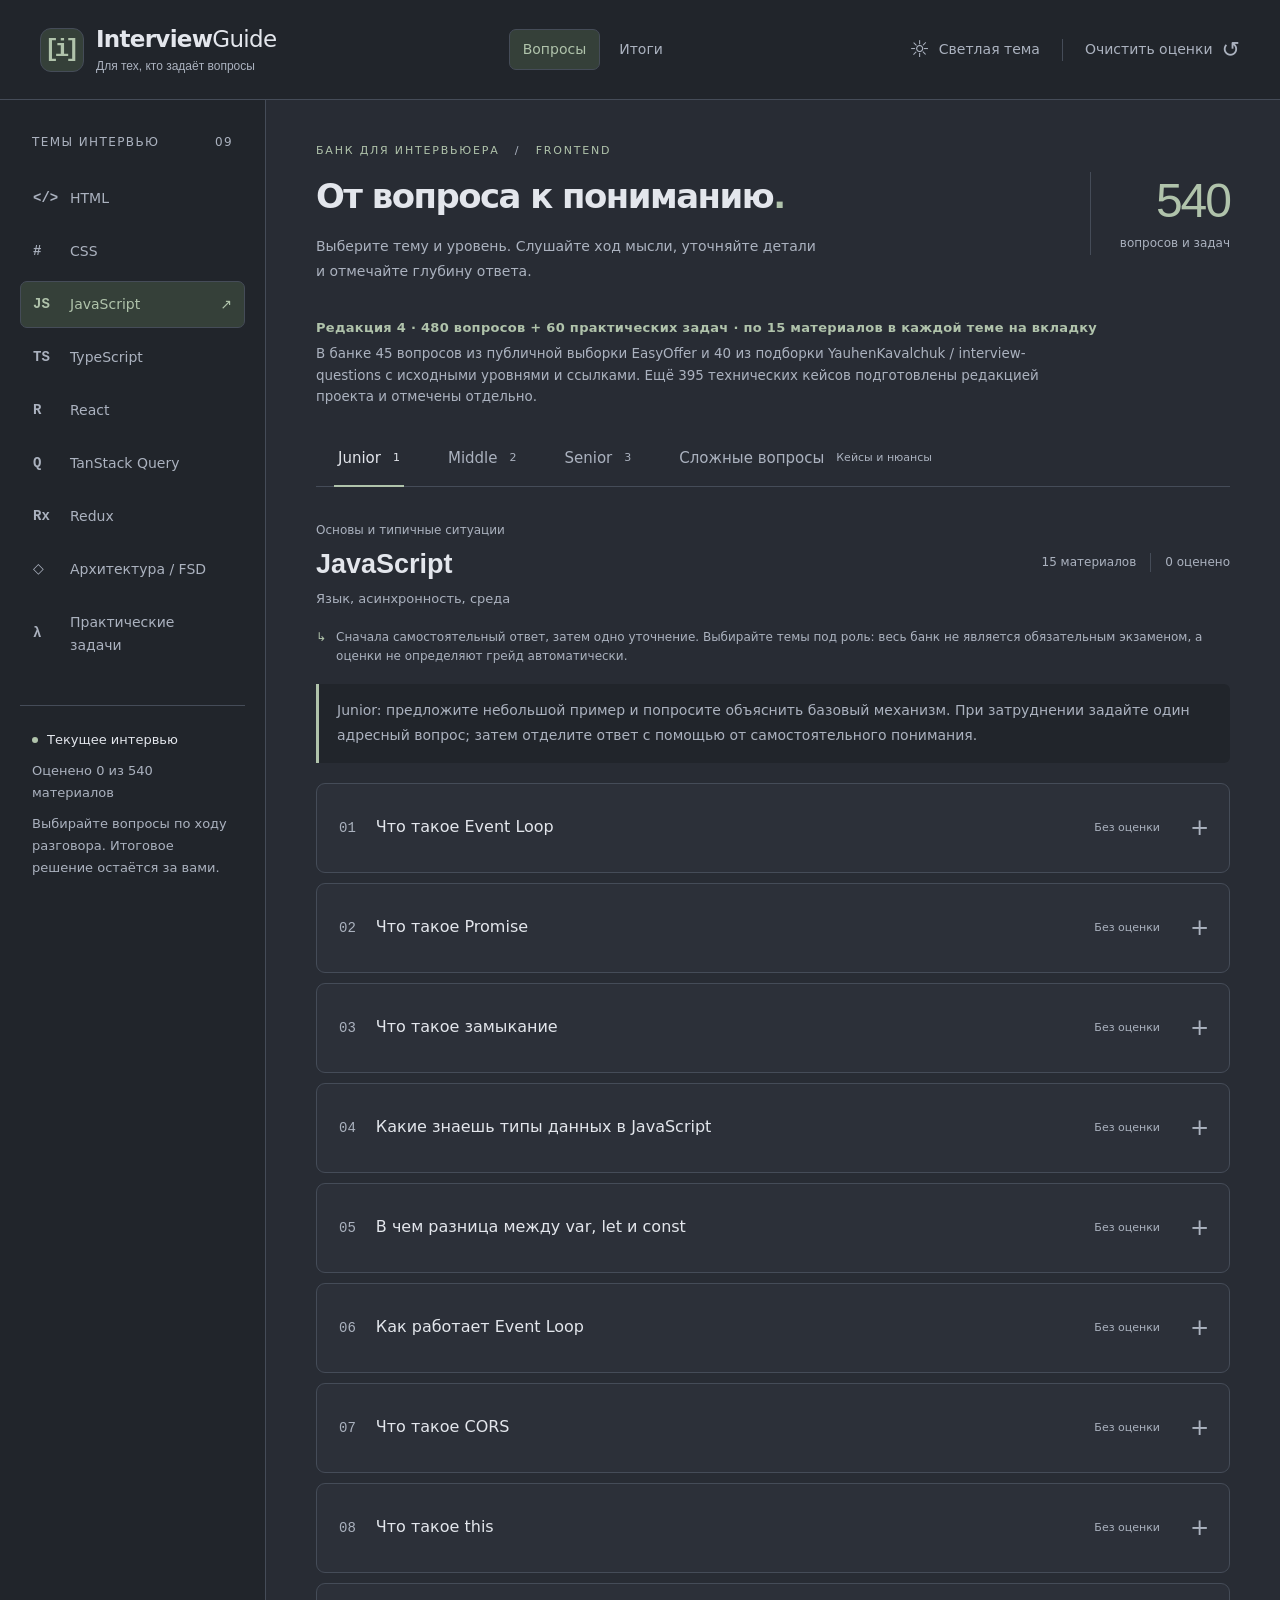
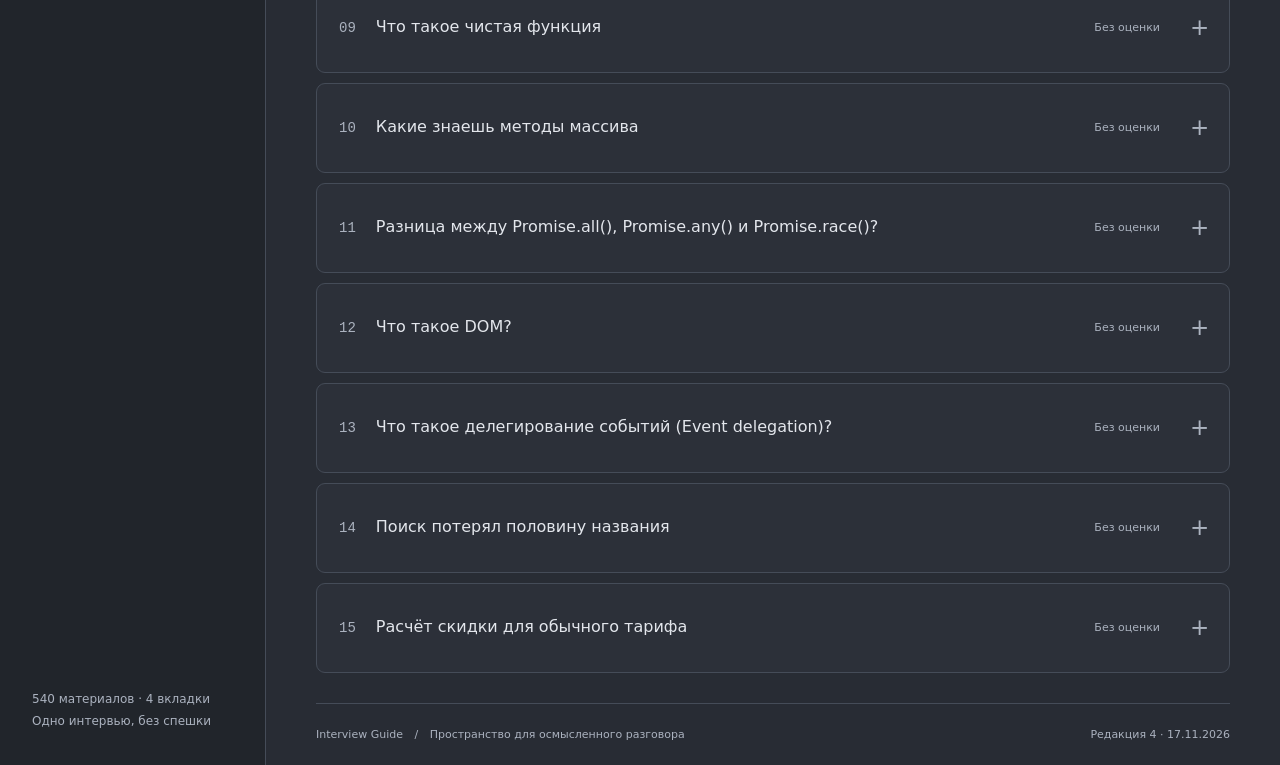
==== commit c7d2df5b: "feat: restore fifteen interview cards per topic and level" ====
--- a/web/index.html
+++ b/web/index.html
@@ -2,14 +2,14 @@
 <html lang="ru" data-theme="dark">
 <head>
 <meta charset="utf-8"><meta name="viewport" content="width=device-width, initial-scale=1"><meta name="theme-color" content="#282c34">
-<meta name="description" content="Вопросы EasyOffer и GitHub и практические задачи для фронтенд-интервью. Ориентиры ответов, уточнения и оценки одного интервью.">
+<meta name="description" content="480 вопросов и 60 практических задач для фронтенд-интервью. Вопросы EasyOffer и GitHub, редакционные кейсы, ориентиры ответов и оценки интервью.">
 <title>Interview Guide — материалы для интервьюера</title>
 <style>html{background:#282c34;color:#abb2bf}html[data-theme=light]{background:#eae7df;color:#494d53}</style>
 <script>try{if(localStorage.getItem('interview-guide.theme')==='light')document.documentElement.dataset.theme='light'}catch{}</script>
-<link rel="stylesheet" href="styles.css?v=3">
-<script defer src="data/catalog.js?v=3"></script>
-<script defer src="data/html.js?v=3"></script><script defer src="data/css.js?v=3"></script><script defer src="data/javascript.js?v=3"></script><script defer src="data/typescript.js?v=3"></script><script defer src="data/react.js?v=3"></script><script defer src="data/tanstack-query.js?v=3"></script><script defer src="data/redux.js?v=3"></script><script defer src="data/architecture-fsd.js?v=3"></script><script defer src="data/coding.js?v=3"></script>
-<script defer src="store.js?v=3"></script><script defer src="app.js?v=3"></script><script defer src="results.js?v=3"></script>
+<link rel="stylesheet" href="styles.css?v=4">
+<script defer src="data/catalog.js?v=4"></script>
+<script defer src="data/html.js?v=4"></script><script defer src="data/css.js?v=4"></script><script defer src="data/javascript.js?v=4"></script><script defer src="data/typescript.js?v=4"></script><script defer src="data/react.js?v=4"></script><script defer src="data/tanstack-query.js?v=4"></script><script defer src="data/redux.js?v=4"></script><script defer src="data/architecture-fsd.js?v=4"></script><script defer src="data/coding.js?v=4"></script>
+<script defer src="store.js?v=4"></script><script defer src="app.js?v=4"></script><script defer src="results.js?v=4"></script>
 </head>
 <body>
 <a class="skip-link" href="#materials">Перейти к материалам</a>
@@ -17,9 +17,9 @@
 <div id="notices" class="notices global-notices" aria-live="polite"></div>
 <div id="questions" class="workspace"><aside class="sidebar"><div class="sidebar-heading">Темы интервью <span>09</span></div><nav id="topic-nav" aria-label="Темы интервью"></nav><div class="interview-note"><span class="live-dot" aria-hidden="true"></span><strong>Текущее интервью</strong><p id="interview-progress">Подсчитываем материалы…</p><p>Выбирайте вопросы по ходу разговора. Итоговое решение остаётся за вами.</p></div><div class="sidebar-footer"><span id="sidebar-count"></span><br>Одно интервью, без спешки</div></aside>
 <main id="materials" tabindex="-1"><div class="page-intro"><div><div class="eyebrow">БАНК ДЛЯ ИНТЕРВЬЮЕРА <span>/</span> FRONTEND</div><h1>От вопроса к пониманию<span>.</span></h1><p>Выберите тему и уровень. Слушайте ход мысли, уточняйте детали<br class="desktop-break"> и отмечайте глубину ответа.</p></div><div class="bank-count"><strong id="bank-count"></strong><span>вопросов и задач</span></div></div>
-<p id="bank-revision" class="bank-revision">Редакция 3 · 45 вопросов EasyOffer + 40 из GitHub + 60 практических задач</p><p class="source-scope">Вопросы — публичная выборка EasyOffer и редакционная подборка из YauhenKavalchuk / interview-questions, а не полные каталоги. Разборы написаны редакцией приложения. Уровни сохранены по источникам.</p><div id="level-tabs" class="level-tabs" role="tablist" aria-label="Уровень материалов"></div>
+<p id="bank-revision" class="bank-revision">Редакция 4 · 480 вопросов + 60 практических задач · по 15 материалов в каждой теме на вкладку</p><p class="source-scope">В банке 45 вопросов из публичной выборки EasyOffer и 40 из подборки YauhenKavalchuk / interview-questions с исходными уровнями и ссылками. Ещё 395 технических кейсов подготовлены редакцией проекта и отмечены отдельно.</p><div id="level-tabs" class="level-tabs" role="tablist" aria-label="Уровень материалов"></div>
 <section id="material-panel" role="tabpanel" aria-labelledby="tab-junior"><div class="list-heading"><div><span id="topic-kicker" class="topic-kicker"></span><h2 id="topic-title">JavaScript</h2><p id="topic-description"></p></div><div class="list-meta"><span id="list-count"></span><span id="list-progress">0 оценено</span></div></div><div class="reading-hint"><span aria-hidden="true">↳</span> Сначала самостоятельный ответ, затем одно уточнение. Выбирайте темы под роль: весь банк не является обязательным экзаменом, а оценки не определяют грейд автоматически.</div><p id="level-guidance" class="level-guidance"></p><div id="material-list" class="material-list"></div></section>
-<footer class="main-footer"><span>Interview Guide <span aria-hidden="true">/</span> Пространство для осмысленного разговора</span><span>Редакция 3 · 17.11.2026</span></footer></main></div>
+<footer class="main-footer"><span>Interview Guide <span aria-hidden="true">/</span> Пространство для осмысленного разговора</span><span>Редакция 4 · 17.11.2026</span></footer></main></div>
 <main id="results" class="results-screen" tabindex="-1" hidden aria-labelledby="results-title"><div class="page-intro"><div><div class="eyebrow">ТЕКУЩЕЕ ИНТЕРВЬЮ <span>/</span> ИТОГИ</div><h1 id="results-title">Разговор в деталях<span>.</span></h1><p>Каждый круг — отдельный уровень материалов. Размер сектора показывает долю темы<br class="desktop-break"> среди оценённых вопросов этого уровня, включая отметку «Не ответил».</p></div></div><p id="results-progress" class="results-progress"></p><p class="results-guidance">Выберите тему в круге или легенде, чтобы увидеть четыре оценки и покрытие доступных материалов этой темы. Вопросы без отметки не входят в диаграмму. Итоговое решение остаётся за вами.</p><div id="results-grid" class="results-grid"></div><footer class="main-footer"><span>Interview Guide <span aria-hidden="true">/</span> Одно интервью, четыре уровня материалов</span><span>Доли тем не означают процент знания</span></footer></main>
 <dialog id="clear-dialog" aria-labelledby="clear-title"><span class="dialog-symbol" aria-hidden="true">↺</span><h2 id="clear-title">Начать новое интервью?</h2><p>Очистить оценки текущего интервью во всех темах и уровнях?</p><form method="dialog" class="dialog-actions"><button value="cancel" autofocus>Отмена</button><button value="clear" class="confirm-clear">Очистить</button></form></dialog>
 <noscript><p class="notice">Включите JavaScript, чтобы открыть вопросы и сохранить оценки.</p></noscript>
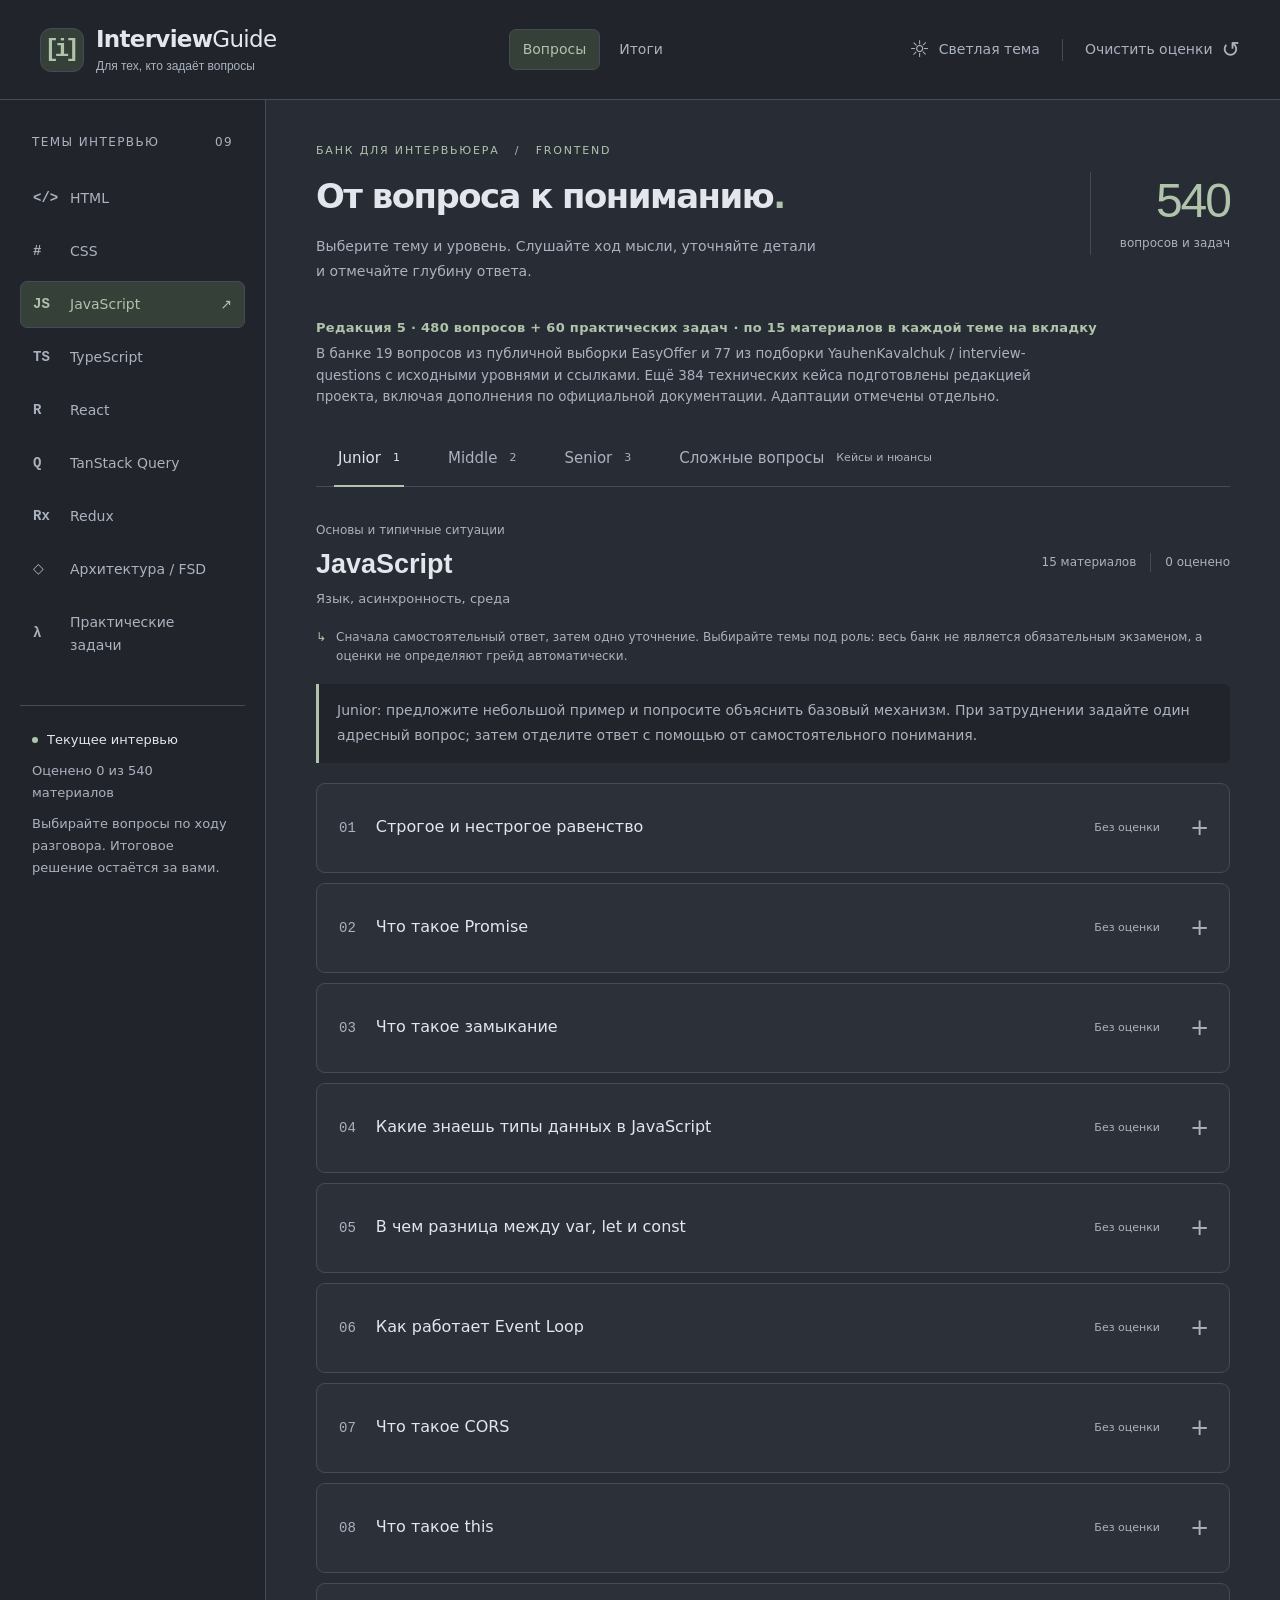
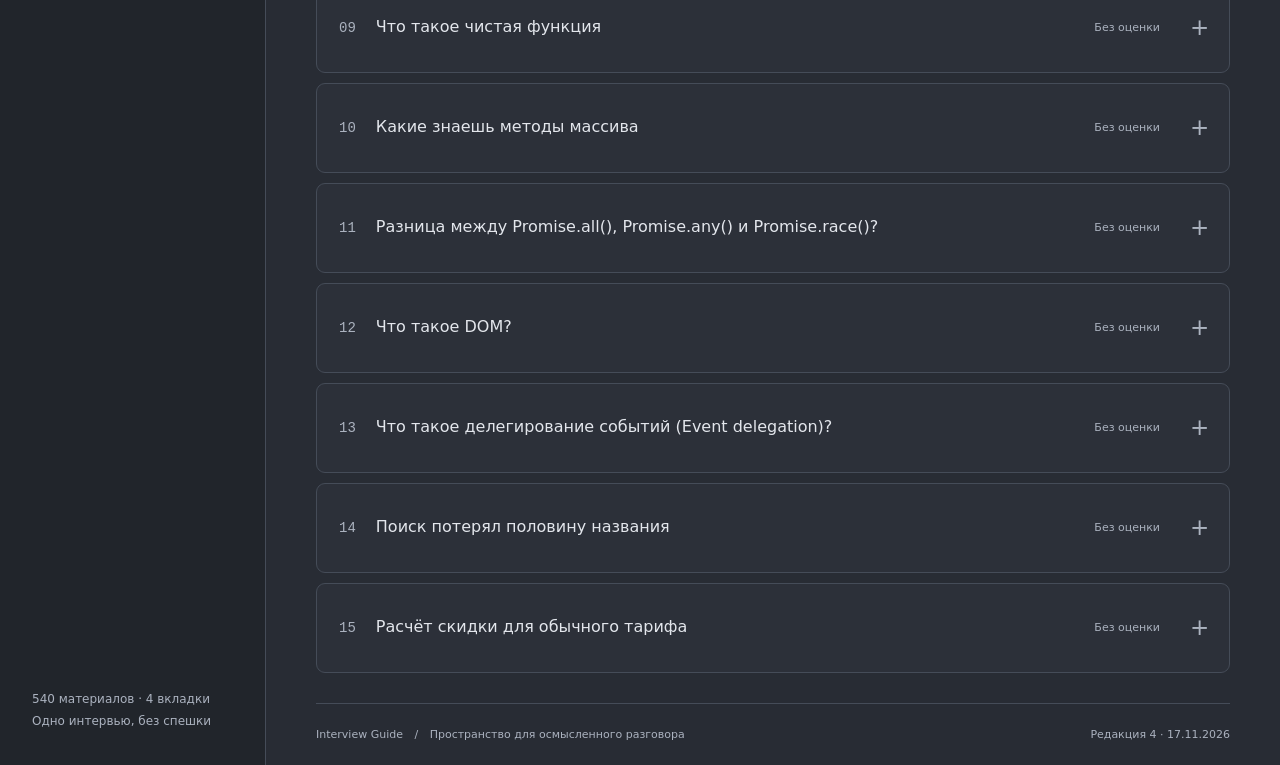
==== commit adcc8a51: "fix: remove repeated questions and align grade difficulty" ====
--- a/web/index.html
+++ b/web/index.html
@@ -6,10 +6,10 @@
 <title>Interview Guide — материалы для интервьюера</title>
 <style>html{background:#282c34;color:#abb2bf}html[data-theme=light]{background:#eae7df;color:#494d53}</style>
 <script>try{if(localStorage.getItem('interview-guide.theme')==='light')document.documentElement.dataset.theme='light'}catch{}</script>
-<link rel="stylesheet" href="styles.css?v=4">
-<script defer src="data/catalog.js?v=4"></script>
-<script defer src="data/html.js?v=4"></script><script defer src="data/css.js?v=4"></script><script defer src="data/javascript.js?v=4"></script><script defer src="data/typescript.js?v=4"></script><script defer src="data/react.js?v=4"></script><script defer src="data/tanstack-query.js?v=4"></script><script defer src="data/redux.js?v=4"></script><script defer src="data/architecture-fsd.js?v=4"></script><script defer src="data/coding.js?v=4"></script>
-<script defer src="store.js?v=4"></script><script defer src="app.js?v=4"></script><script defer src="results.js?v=4"></script>
+<link rel="stylesheet" href="styles.css?v=4-ui3">
+<script defer src="data/catalog.js?v=5"></script>
+<script defer src="data/html.js?v=5"></script><script defer src="data/css.js?v=5"></script><script defer src="data/javascript.js?v=5"></script><script defer src="data/typescript.js?v=5"></script><script defer src="data/react.js?v=5"></script><script defer src="data/tanstack-query.js?v=5"></script><script defer src="data/redux.js?v=5"></script><script defer src="data/architecture-fsd.js?v=5"></script><script defer src="data/coding.js?v=5"></script>
+<script defer src="store.js?v=4"></script><script defer src="app.js?v=5"></script><script defer src="results-export.js?v=4-ui3"></script><script defer src="results.js?v=4-ui3"></script>
 </head>
 <body>
 <a class="skip-link" href="#materials">Перейти к материалам</a>
@@ -17,10 +17,10 @@
 <div id="notices" class="notices global-notices" aria-live="polite"></div>
 <div id="questions" class="workspace"><aside class="sidebar"><div class="sidebar-heading">Темы интервью <span>09</span></div><nav id="topic-nav" aria-label="Темы интервью"></nav><div class="interview-note"><span class="live-dot" aria-hidden="true"></span><strong>Текущее интервью</strong><p id="interview-progress">Подсчитываем материалы…</p><p>Выбирайте вопросы по ходу разговора. Итоговое решение остаётся за вами.</p></div><div class="sidebar-footer"><span id="sidebar-count"></span><br>Одно интервью, без спешки</div></aside>
 <main id="materials" tabindex="-1"><div class="page-intro"><div><div class="eyebrow">БАНК ДЛЯ ИНТЕРВЬЮЕРА <span>/</span> FRONTEND</div><h1>От вопроса к пониманию<span>.</span></h1><p>Выберите тему и уровень. Слушайте ход мысли, уточняйте детали<br class="desktop-break"> и отмечайте глубину ответа.</p></div><div class="bank-count"><strong id="bank-count"></strong><span>вопросов и задач</span></div></div>
-<p id="bank-revision" class="bank-revision">Редакция 4 · 480 вопросов + 60 практических задач · по 15 материалов в каждой теме на вкладку</p><p class="source-scope">В банке 45 вопросов из публичной выборки EasyOffer и 40 из подборки YauhenKavalchuk / interview-questions с исходными уровнями и ссылками. Ещё 395 технических кейсов подготовлены редакцией проекта и отмечены отдельно.</p><div id="level-tabs" class="level-tabs" role="tablist" aria-label="Уровень материалов"></div>
+<p id="bank-revision" class="bank-revision">Редакция 5 · 480 вопросов + 60 практических задач · по 15 материалов в каждой теме на вкладку</p><p class="source-scope">В банке 19 вопросов из публичной выборки EasyOffer и 77 из подборки YauhenKavalchuk / interview-questions с исходными уровнями и ссылками. Ещё 384 технических кейса подготовлены редакцией проекта, включая дополнения по официальной документации. Адаптации отмечены отдельно.</p><div id="level-tabs" class="level-tabs" role="tablist" aria-label="Уровень материалов"></div>
 <section id="material-panel" role="tabpanel" aria-labelledby="tab-junior"><div class="list-heading"><div><span id="topic-kicker" class="topic-kicker"></span><h2 id="topic-title">JavaScript</h2><p id="topic-description"></p></div><div class="list-meta"><span id="list-count"></span><span id="list-progress">0 оценено</span></div></div><div class="reading-hint"><span aria-hidden="true">↳</span> Сначала самостоятельный ответ, затем одно уточнение. Выбирайте темы под роль: весь банк не является обязательным экзаменом, а оценки не определяют грейд автоматически.</div><p id="level-guidance" class="level-guidance"></p><div id="material-list" class="material-list"></div></section>
 <footer class="main-footer"><span>Interview Guide <span aria-hidden="true">/</span> Пространство для осмысленного разговора</span><span>Редакция 4 · 17.11.2026</span></footer></main></div>
-<main id="results" class="results-screen" tabindex="-1" hidden aria-labelledby="results-title"><div class="page-intro"><div><div class="eyebrow">ТЕКУЩЕЕ ИНТЕРВЬЮ <span>/</span> ИТОГИ</div><h1 id="results-title">Разговор в деталях<span>.</span></h1><p>Каждый круг — отдельный уровень материалов. Размер сектора показывает долю темы<br class="desktop-break"> среди оценённых вопросов этого уровня, включая отметку «Не ответил».</p></div></div><p id="results-progress" class="results-progress"></p><p class="results-guidance">Выберите тему в круге или легенде, чтобы увидеть четыре оценки и покрытие доступных материалов этой темы. Вопросы без отметки не входят в диаграмму. Итоговое решение остаётся за вами.</p><div id="results-grid" class="results-grid"></div><footer class="main-footer"><span>Interview Guide <span aria-hidden="true">/</span> Одно интервью, четыре уровня материалов</span><span>Доли тем не означают процент знания</span></footer></main>
+<main id="results" class="results-screen" tabindex="-1" hidden aria-labelledby="results-title"><div class="page-intro"><div><div class="eyebrow">ТЕКУЩЕЕ ИНТЕРВЬЮ <span>/</span> ИТОГИ</div><h1 id="results-title">Разговор в деталях<span>.</span></h1><p>Каждый круг — отдельный уровень материалов. Размер сектора показывает долю темы<br class="desktop-break"> среди оценённых вопросов этого уровня, включая отметку «Не ответил».</p></div></div><p id="results-progress" class="results-progress"></p><p class="results-guidance">Выберите тему в круге или легенде, чтобы увидеть четыре оценки и покрытие доступных материалов этой темы. Вопросы без отметки не входят в диаграмму. Итоговое решение остаётся за вами.</p><div id="results-export" class="results-export" role="group" aria-label="Скачать итоги интервью"><button type="button" data-export="docx">Скачать Word (.docx)</button><button type="button" data-export="xlsx">Скачать Excel (.xlsx)</button></div><p id="export-status" class="export-status" role="status" aria-live="polite"></p><div id="results-grid" class="results-grid"></div><footer class="main-footer"><span>Interview Guide <span aria-hidden="true">/</span> Одно интервью, четыре уровня материалов</span><span>Доли тем не означают процент знания</span></footer></main>
 <dialog id="clear-dialog" aria-labelledby="clear-title"><span class="dialog-symbol" aria-hidden="true">↺</span><h2 id="clear-title">Начать новое интервью?</h2><p>Очистить оценки текущего интервью во всех темах и уровнях?</p><form method="dialog" class="dialog-actions"><button value="cancel" autofocus>Отмена</button><button value="clear" class="confirm-clear">Очистить</button></form></dialog>
 <noscript><p class="notice">Включите JavaScript, чтобы открыть вопросы и сохранить оценки.</p></noscript>
 </body></html>
--- a/web/styles.css
+++ b/web/styles.css
@@ -83,3 +83,13 @@
 .empty-state { padding: 36px 28px; border: 1px dashed var(--border); border-radius: 12px; }
 .empty-state h3 { margin: 0 0 12px; }
 .empty-state p { max-width: 65ch; line-height: 1.7; margin: 0; }
+.material-card { scroll-margin-top: 16px; }
+.results-export { display: flex; flex-wrap: wrap; gap: 10px; margin: 0 0 8px; }
+.results-export button { padding: 10px 16px; font-size: 14px; color: var(--accent); }
+.export-status { min-height: 24px; margin: 0 0 20px; font-size: 13px; color: var(--muted); }
+.code-heading { flex-wrap: wrap; }
+.code-actions { display: flex; flex-wrap: wrap; align-items: center; gap: 8px 16px; max-width: 100%; }
+.code-actions .text-button { min-height: 44px; }
+.primary-button { display: inline-flex; align-items: center; justify-content: center; gap: 8px; max-width: 100%; min-height: 44px; padding: 9px 15px; border: 1px solid var(--accent); border-radius: 7px; background: var(--accent); color: var(--panel); font-size: 13px; font-weight: 600; text-align: center; text-decoration: none; }
+.primary-button:hover { box-shadow: inset 0 0 0 2px var(--panel); }
+@media(forced-colors:active) { .primary-button { border-color: LinkText; } }
